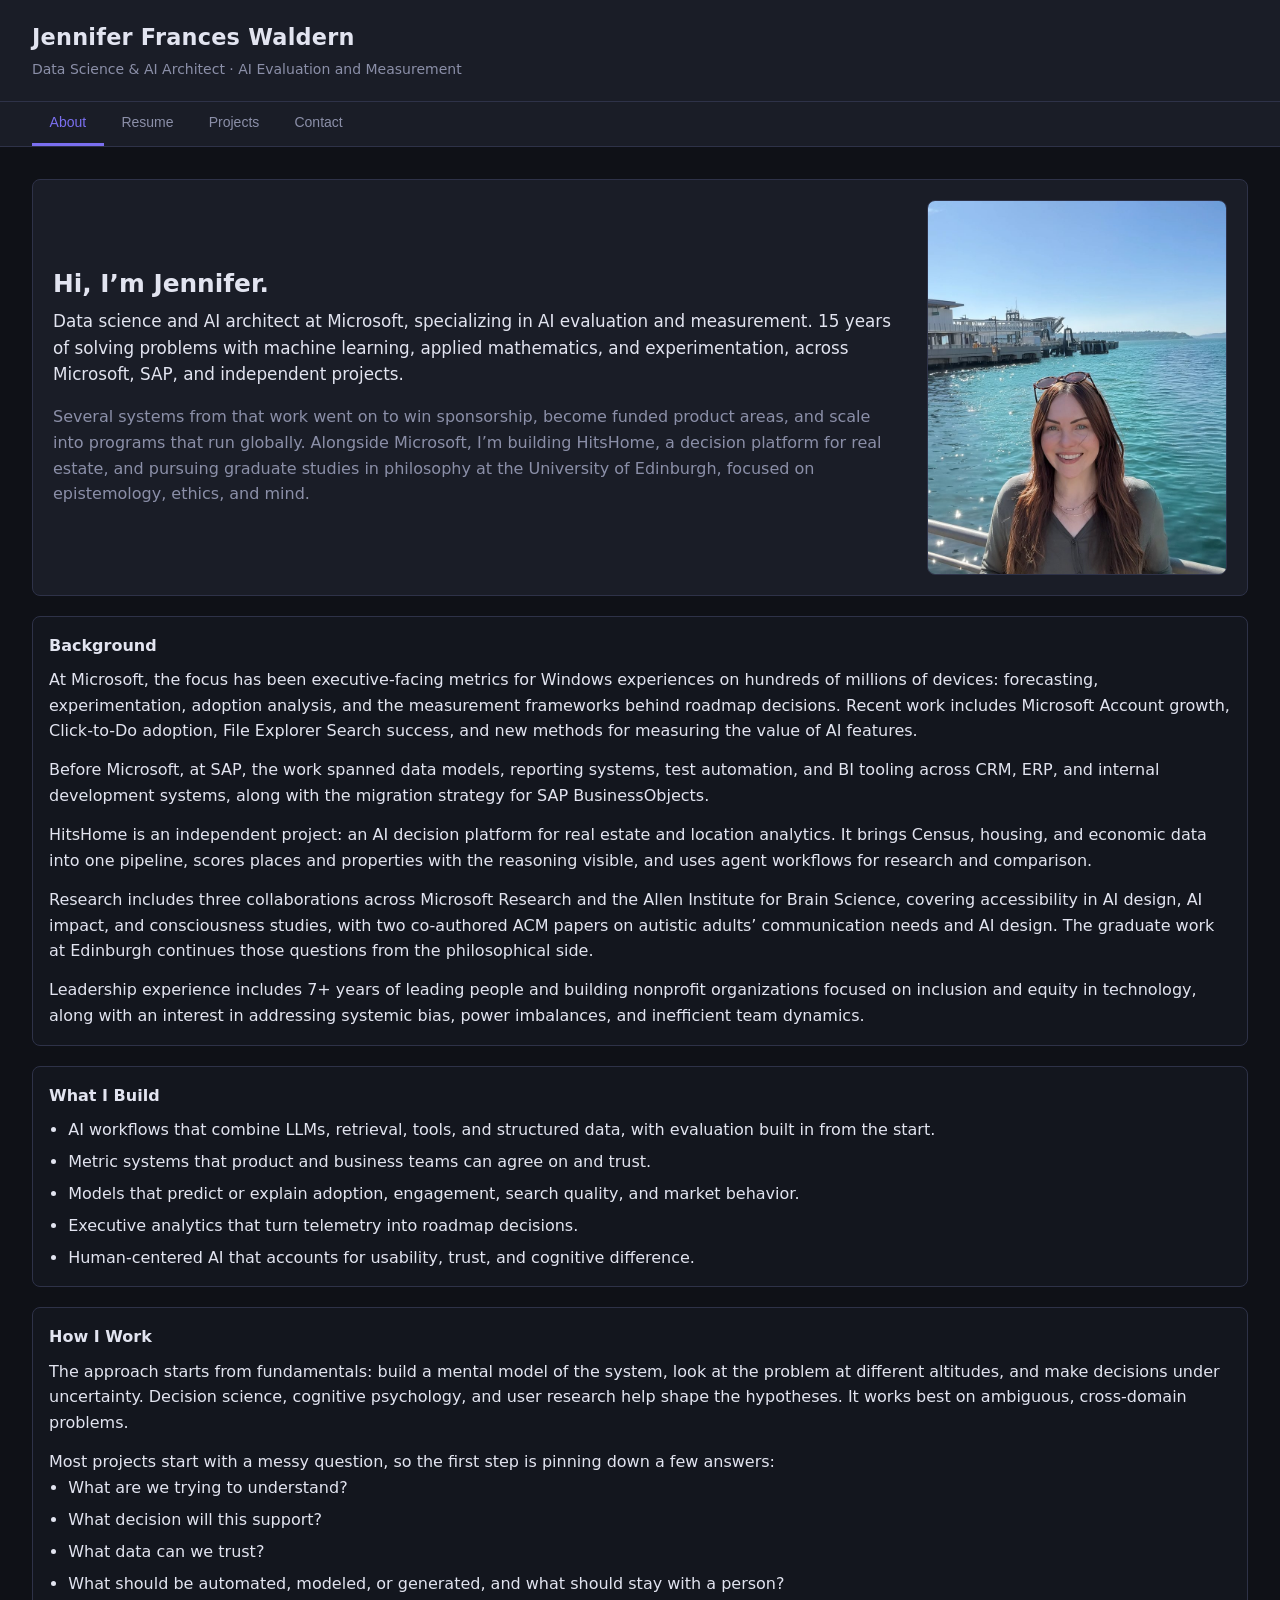
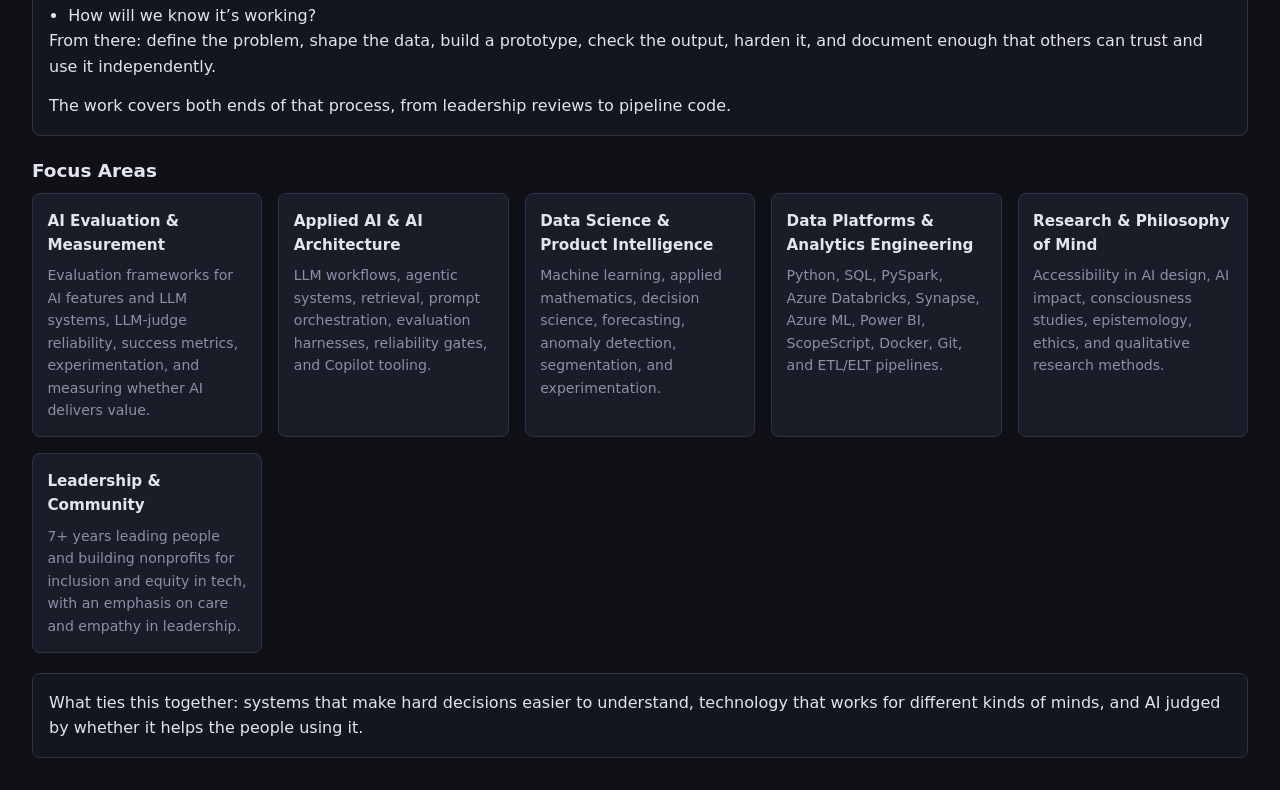
==== docs/index.html @ c06f8497 "Align branding with LinkedIn and route contact form through FormSubmit - Rebrand as Data Science & A" ====
<!DOCTYPE html>
<html lang="en">
<head>
  <meta charset="UTF-8" />
  <meta name="viewport" content="width=device-width, initial-scale=1.0" />
  <meta name="description" content="Jennifer Frances Waldern — data science and AI architect specializing in AI evaluation and measurement." />
  <title>Jennifer Frances Waldern | Data Science &amp; AI Architect</title>

  <style>
    /* ── Reset & tokens ───────────────────────────────────────────── */
    *, *::before, *::after { box-sizing: border-box; margin: 0; padding: 0; }

    :root {
      --color-bg:        #0f1117;
      --color-surface:   #1a1d27;
      --color-border:    #2e3248;
      --color-accent:    #7b6ff0;
      --color-accent-h:  #9d94f5;
      --color-text:      #e2e4f0;
      --color-muted:     #8b8fa8;
      --radius:          8px;
      --tab-h:           44px;
      --nav-w:           220px;
      --transition:      0.2s ease;
    }

    html, body {
      height: 100%;
      font-family: "Segoe UI", system-ui, -apple-system, sans-serif;
      background: var(--color-bg);
      color: var(--color-text);
      line-height: 1.6;
    }

    a { color: var(--color-accent); }
    a:hover, a:focus-visible { color: var(--color-accent-h); }
    a:focus-visible { outline: 2px solid var(--color-accent); outline-offset: 2px; }

    /* ── Layout ──────────────────────────────────────────────────── */
    .layout {
      display: grid;
      grid-template-rows: auto 1fr;
      min-height: 100vh;
    }

    /* ── Header ──────────────────────────────────────────────────── */
    header {
      background: var(--color-surface);
      border-bottom: 1px solid var(--color-border);
      padding: 1.25rem 2rem;
    }
    header h1 { font-size: 1.4rem; font-weight: 700; letter-spacing: 0.01em; }
    header p  { font-size: 0.875rem; color: var(--color-muted); margin-top: 0.15rem; }

    /* ── Tab nav ─────────────────────────────────────────────────── */
    nav[role="tablist"] {
      display: flex;
      gap: 0;
      background: var(--color-surface);
      border-bottom: 1px solid var(--color-border);
      padding: 0 2rem;
      overflow-x: auto;
      scrollbar-width: none;
    }
    nav[role="tablist"]::-webkit-scrollbar { display: none; }

    [role="tab"] {
      flex-shrink: 0;
      height: var(--tab-h);
      padding: 0 1.1rem;
      background: none;
      border: none;
      border-bottom: 3px solid transparent;
      color: var(--color-muted);
      font-size: 0.875rem;
      font-weight: 500;
      cursor: pointer;
      transition: color var(--transition), border-color var(--transition);
      white-space: nowrap;
    }
    [role="tab"]:hover        { color: var(--color-text); }
    [role="tab"]:focus-visible {
      outline: 2px solid var(--color-accent);
      outline-offset: -2px;
    }
    [role="tab"][aria-selected="true"] {
      color: var(--color-accent);
      border-bottom-color: var(--color-accent);
    }

    /* ── Tab panels ──────────────────────────────────────────────── */
    main { padding: 2rem; }

    [role="tabpanel"] { display: none; }
    [role="tabpanel"].active { display: block; }

    /* ── Section headings ────────────────────────────────────────── */
    .section-heading {
      font-size: 1.15rem;
      font-weight: 700;
      margin-bottom: 0.5rem;
      color: var(--color-text);
    }
    .section-sub {
      font-size: 0.875rem;
      color: var(--color-muted);
      margin-bottom: 1.5rem;
    }

    .stack {
      display: grid;
      gap: 1.25rem;
    }
    .hero {
      padding: 1.25rem;
      border: 1px solid var(--color-border);
      border-radius: var(--radius);
      background: var(--color-surface);
    }
    .hero {
      display: grid;
      grid-template-columns: minmax(0, 1fr) minmax(220px, 300px);
      gap: 1.75rem;
      align-items: center;
    }
    .hero-photo {
      width: 100%;
      height: auto;
      aspect-ratio: 4 / 5;
      object-fit: cover;
      object-position: 50% 60%;
      border-radius: var(--radius);
      border: 1px solid var(--color-border);
      display: block;
    }
    .hero h3 {
      font-size: 1.55rem;
      line-height: 1.3;
      margin-bottom: 0.5rem;
    }
    .hero .lead {
      font-size: 1.05rem;
      margin-bottom: 1rem;
    }
    .hero p + p { margin-top: 0.85rem; }
    .hero p:not(.lead) { color: var(--color-muted); }
    .content-block {
      padding: 1rem;
      border: 1px solid var(--color-border);
      border-radius: var(--radius);
      background: rgba(26, 29, 39, 0.45);
    }
    .content-block h3 {
      font-size: 1rem;
      margin-bottom: 0.55rem;
    }
    .content-block p + p { margin-top: 0.85rem; }

    .compact-list {
      margin-left: 1.2rem;
      display: grid;
      gap: 0.4rem;
    }

    .card-grid {
      display: grid;
      gap: 1rem;
      grid-template-columns: repeat(auto-fit, minmax(220px, 1fr));
    }
    .card {
      border: 1px solid var(--color-border);
      border-radius: var(--radius);
      background: var(--color-surface);
      padding: 0.9rem;
    }
    .card h4 {
      font-size: 0.95rem;
      margin-bottom: 0.45rem;
    }
    .card p {
      font-size: 0.88rem;
      color: var(--color-muted);
    }

    .project-grid {
      display: grid;
      gap: 1rem;
    }
    .project-card {
      border: 1px solid var(--color-border);
      border-radius: var(--radius);
      background: var(--color-surface);
      padding: 1rem;
    }
    .project-card h3 {
      font-size: 1.02rem;
      margin-bottom: 0.4rem;
    }
    .project-meta {
      display: flex;
      flex-wrap: wrap;
      gap: 0.45rem;
      margin-bottom: 0.75rem;
      color: var(--color-muted);
      font-size: 0.83rem;
    }
    .project-meta span + span::before {
      content: "·";
      margin-right: 0.45rem;
    }
    .project-links { margin-top: 0.85rem; }
    .project-card h4 {
      font-size: 0.9rem;
      margin: 0.7rem 0 0.35rem;
    }
    .project-card ul {
      margin-left: 1.1rem;
      display: grid;
      gap: 0.3rem;
    }

    .tags {
      display: flex;
      flex-wrap: wrap;
      gap: 0.4rem;
      margin-top: 0.75rem;
    }
    .tag {
      display: inline-block;
      border: 1px solid var(--color-border);
      border-radius: 999px;
      padding: 0.2rem 0.55rem;
      font-size: 0.76rem;
      color: var(--color-muted);
    }

    .contact-layout {
      display: grid;
      gap: 1rem;
      grid-template-columns: repeat(auto-fit, minmax(280px, 1fr));
    }
    .contact-links p + p { margin-top: 0.65rem; }
    .contact-links strong {
      display: inline-block;
      min-width: 90px;
      color: var(--color-text);
    }
    .form-shell {
      border: 1px solid var(--color-border);
      border-radius: var(--radius);
      background: var(--color-surface);
      padding: 1rem;
    }
    .field {
      display: grid;
      gap: 0.35rem;
      margin-bottom: 0.85rem;
    }
    .field label {
      font-size: 0.86rem;
      font-weight: 600;
    }
    .field input,
    .field textarea {
      width: 100%;
      background: var(--color-bg);
      color: var(--color-text);
      border: 1px solid var(--color-border);
      border-radius: 6px;
      padding: 0.62rem 0.72rem;
      font: inherit;
    }
    .field input:focus-visible,
    .field textarea:focus-visible {
      outline: 2px solid var(--color-accent);
      outline-offset: 1px;
      border-color: var(--color-accent);
    }
    .field textarea {
      min-height: 145px;
      resize: vertical;
    }
    .visually-hidden {
      position: absolute;
      width: 1px;
      height: 1px;
      margin: -1px;
      border: 0;
      padding: 0;
      white-space: nowrap;
      clip-path: inset(100%);
      clip: rect(0 0 0 0);
      overflow: hidden;
    }
    .form-feedback {
      margin-top: 0.7rem;
      font-size: 0.86rem;
      color: var(--color-muted);
    }
    .form-feedback.success { color: #b8ebc2; }
    .form-feedback.error { color: #ffb4b4; }

    /* ── Resume tab ──────────────────────────────────────────────── */
    .resume-actions {
      display: flex;
      flex-wrap: wrap;
      gap: 0.75rem;
      margin-bottom: 1.5rem;
    }

    .btn {
      display: inline-flex;
      align-items: center;
      gap: 0.4rem;
      padding: 0.5rem 1rem;
      background: var(--color-surface);
      border: 1px solid var(--color-border);
      border-radius: var(--radius);
      color: var(--color-text);
      font-size: 0.875rem;
      font-weight: 500;
      text-decoration: none;
      transition: border-color var(--transition), color var(--transition);
    }
    .btn:hover, .btn:focus-visible {
      border-color: var(--color-accent);
      color: var(--color-accent-h);
    }
    .btn-primary {
      background: var(--color-accent);
      border-color: var(--color-accent);
      color: #fff;
    }
    .btn-primary:hover, .btn-primary:focus-visible {
      background: var(--color-accent-h);
      border-color: var(--color-accent-h);
      color: #fff;
    }

    /* PDF viewer wrapper */
    .pdf-wrapper {
      position: relative;
      width: 100%;
      /* Responsive height: fills viewport minus header/nav/actions */
      height: clamp(500px, calc(100vh - 260px), 1100px);
      background: var(--color-surface);
      border: 1px solid var(--color-border);
      border-radius: var(--radius);
      overflow: hidden;
    }

    .pdf-wrapper iframe {
      width: 100%;
      height: 100%;
      border: none;
      display: block;
    }

    /* Fallback shown when iframe cannot render PDF */
    .pdf-fallback {
      display: none; /* shown by JS if iframe errors */
      padding: 2rem;
      text-align: center;
      color: var(--color-muted);
      font-size: 0.9rem;
    }
    .pdf-fallback a { font-weight: 600; }

    /* Mobile: reduce wrapper height */
    @media (max-width: 640px) {
      header { padding: 1rem; }
      main   { padding: 1rem; }
      nav[role="tablist"] { padding: 0 1rem; }
      .pdf-wrapper { height: clamp(400px, 75vw, 700px); }
    }

    @media (max-width: 760px) {
      .hero { grid-template-columns: 1fr; }
      .hero-photo { max-width: 320px; margin: 0 auto; order: -1; }
    }
  </style>
</head>
<body>
  <div class="layout">

    <!-- ── Header ── -->
    <header>
      <h1>Jennifer Frances Waldern</h1>
      <p>Data Science &amp; AI Architect · AI Evaluation and Measurement</p>
    </header>

    <!-- ── Tab navigation ── -->
    <nav role="tablist" aria-label="Portfolio sections">
      <button
        role="tab"
        id="tab-about"
        aria-controls="panel-about"
        aria-selected="true"
        tabindex="0"
      >About</button>

      <button
        role="tab"
        id="tab-resume"
        aria-controls="panel-resume"
        aria-selected="false"
        tabindex="-1"
      >Resume</button>

      <button
        role="tab"
        id="tab-projects"
        aria-controls="panel-projects"
        aria-selected="false"
        tabindex="-1"
      >Projects</button>

      <button
        role="tab"
        id="tab-contact"
        aria-controls="panel-contact"
        aria-selected="false"
        tabindex="-1"
      >Contact</button>
    </nav>

    <!-- ── Tab panels ── -->
    <main>

      <!-- About -->
      <section
        role="tabpanel"
        id="panel-about"
        aria-labelledby="tab-about"
        class="active"
      >
        <h2 class="visually-hidden">About</h2>

        <div class="stack">
          <section class="hero" aria-labelledby="about-hero-heading">
            <div>
              <h3 id="about-hero-heading">Hi, I’m Jennifer.</h3>
              <p class="lead">
                Data science and AI architect at Microsoft, specializing in AI evaluation and measurement. 15 years of solving problems with machine learning, applied mathematics, and experimentation, across Microsoft, SAP, and independent projects.
              </p>
              <p>
                Several systems from that work went on to win sponsorship, become funded product areas, and scale into programs that run globally. Alongside Microsoft, I’m building HitsHome, a decision platform for real estate, and pursuing graduate studies in philosophy at the University of Edinburgh, focused on epistemology, ethics, and mind.
              </p>
            </div>
            <img
              class="hero-photo"
              src="assets/img/jennifer-waldern.jpg"
              width="800"
              height="1000"
              alt="Jennifer Waldern smiling on the Seattle waterfront, with the ferry terminal and Elliott Bay behind her."
            />
          </section>

          <section class="content-block" aria-labelledby="about-body-heading">
            <h3 id="about-body-heading">Background</h3>
            <p>
              At Microsoft, the focus has been executive-facing metrics for Windows experiences on hundreds of millions of devices: forecasting, experimentation, adoption analysis, and the measurement frameworks behind roadmap decisions. Recent work includes Microsoft Account growth, Click-to-Do adoption, File Explorer Search success, and new methods for measuring the value of AI features.
            </p>
            <p>
              Before Microsoft, at SAP, the work spanned data models, reporting systems, test automation, and BI tooling across CRM, ERP, and internal development systems, along with the migration strategy for SAP BusinessObjects.
            </p>
            <p>
              HitsHome is an independent project: an AI decision platform for real estate and location analytics. It brings Census, housing, and economic data into one pipeline, scores places and properties with the reasoning visible, and uses agent workflows for research and comparison.
            </p>
            <p>
              Research includes three collaborations across Microsoft Research and the Allen Institute for Brain Science, covering accessibility in AI design, AI impact, and consciousness studies, with two co-authored ACM papers on autistic adults’ communication needs and AI design. The graduate work at Edinburgh continues those questions from the philosophical side.
            </p>
            <p>
              Leadership experience includes 7+ years of leading people and building nonprofit organizations focused on inclusion and equity in technology, along with an interest in addressing systemic bias, power imbalances, and inefficient team dynamics.
            </p>
          </section>

          <section class="content-block" aria-labelledby="build-heading">
            <h3 id="build-heading">What I Build</h3>
            <ul class="compact-list">
              <li>AI workflows that combine LLMs, retrieval, tools, and structured data, with evaluation built in from the start.</li>
              <li>Metric systems that product and business teams can agree on and trust.</li>
              <li>Models that predict or explain adoption, engagement, search quality, and market behavior.</li>
              <li>Executive analytics that turn telemetry into roadmap decisions.</li>
              <li>Human-centered AI that accounts for usability, trust, and cognitive difference.</li>
            </ul>
          </section>

          <section class="content-block" aria-labelledby="work-heading">
            <h3 id="work-heading">How I Work</h3>
            <p>The approach starts from fundamentals: build a mental model of the system, look at the problem at different altitudes, and make decisions under uncertainty. Decision science, cognitive psychology, and user research help shape the hypotheses. It works best on ambiguous, cross-domain problems.</p>
            <p>Most projects start with a messy question, so the first step is pinning down a few answers:</p>
            <ul class="compact-list">
              <li>What are we trying to understand?</li>
              <li>What decision will this support?</li>
              <li>What data can we trust?</li>
              <li>What should be automated, modeled, or generated, and what should stay with a person?</li>
              <li>How will we know it’s working?</li>
            </ul>
            <p>
              From there: define the problem, shape the data, build a prototype, check the output, harden it, and document enough that others can trust and use it independently.
            </p>
            <p>
              The work covers both ends of that process, from leadership reviews to pipeline code.
            </p>
          </section>

          <section aria-labelledby="focus-heading">
            <h3 id="focus-heading" class="section-heading">Focus Areas</h3>
            <div class="card-grid">
              <article class="card">
                <h4>AI Evaluation &amp; Measurement</h4>
                <p>Evaluation frameworks for AI features and LLM systems, LLM-judge reliability, success metrics, experimentation, and measuring whether AI delivers value.</p>
              </article>
              <article class="card">
                <h4>Applied AI &amp; AI Architecture</h4>
                <p>LLM workflows, agentic systems, retrieval, prompt orchestration, evaluation harnesses, reliability gates, and Copilot tooling.</p>
              </article>
              <article class="card">
                <h4>Data Science &amp; Product Intelligence</h4>
                <p>Machine learning, applied mathematics, decision science, forecasting, anomaly detection, segmentation, and experimentation.</p>
              </article>
              <article class="card">
                <h4>Data Platforms &amp; Analytics Engineering</h4>
                <p>Python, SQL, PySpark, Azure Databricks, Synapse, Azure ML, Power BI, ScopeScript, Docker, Git, and ETL/ELT pipelines.</p>
              </article>
              <article class="card">
                <h4>Research &amp; Philosophy of Mind</h4>
                <p>Accessibility in AI design, AI impact, consciousness studies, epistemology, ethics, and qualitative research methods.</p>
              </article>
              <article class="card">
                <h4>Leadership &amp; Community</h4>
                <p>7+ years leading people and building nonprofits for inclusion and equity in tech, with an emphasis on care and empathy in leadership.</p>
              </article>
            </div>
          </section>

          <section class="content-block" aria-label="About closing statement">
            <p>
              What ties this together: systems that make hard decisions easier to understand, technology that works for different kinds of minds, and AI judged by whether it helps the people using it.
            </p>
          </section>
        </div>
      </section>

      <!-- Resume ─────────────────────────────────────────────────── -->
      <section
        role="tabpanel"
        id="panel-resume"
        aria-labelledby="tab-resume"
      >
        <h2 class="section-heading">Resume</h2>
        <p class="section-sub">
          View my resume below, or download a copy in your preferred format.
        </p>

        <!-- Download actions -->
        <div class="resume-actions">
          <a
            id="resume-download-pdf"
            class="btn btn-primary"
            href="assets/resume/Jennifer_Waldern_AI_Architect_Resume.pdf"
            download="Jennifer_Waldern_AI_Architect_Resume.pdf"
            aria-label="Download resume as PDF"
          >
            ↓ Download PDF
          </a>
          <a
            id="resume-download-docx"
            class="btn"
            href="assets/resume/Jennifer_Waldern_AI_Architect_Resume.docx"
            download="Jennifer_Waldern_AI_Architect_Resume.docx"
            aria-label="Download resume as Word document (DOCX) for ATS or recruiter use"
          >
            ↓ Download DOCX
          </a>
        </div>

        <!-- Embedded PDF viewer -->
        <div class="pdf-wrapper">
          <iframe
            id="resume-iframe"
            src="assets/resume/Jennifer_Waldern_AI_Architect_Resume.pdf"
            title="Jennifer Frances Waldern — Resume (PDF)"
            aria-label="Embedded PDF resume viewer"
          ></iframe>

          <!-- Fallback — displayed by JS when iframe load fails -->
          <div class="pdf-fallback" id="resume-fallback" role="alert" aria-live="polite">
            <p>
              Your browser could not display the embedded PDF.
              <a
                id="resume-open-pdf"
                href="assets/resume/Jennifer_Waldern_AI_Architect_Resume.pdf"
                target="_blank"
                rel="noopener noreferrer"
              >Open the PDF directly ↗</a>
              or use one of the download links above.
            </p>
          </div>
        </div>
      </section>

      <!-- Projects -->
      <section
        role="tabpanel"
        id="panel-projects"
        aria-labelledby="tab-projects"
      >
        <h2 class="section-heading">Projects</h2>
        <p class="section-sub">
          A mix of independent work, research, and projects from Microsoft and SAP. Confidential work is described at a high level.
        </p>

        <div class="project-grid">
          <article class="project-card">
            <h3>HitsHome — AI Decision Intelligence for Real Estate</h3>
            <p class="project-meta"><span>Founder &amp; technical lead</span><span>Independent AI platform</span><span>In development</span></p>
            <p>HitsHome helps homebuyers and investors compare markets and properties using real data, transparent scoring, and AI-assisted research.</p>
            <h4>Highlights</h4>
            <ul>
              <li>Multi-source geographic data pipelines across Census, housing, economic, and market datasets.</li>
              <li>Standardized features across counties, places/cities, ZIP/ZCTA areas, and states.</li>
              <li>Explainable scoring for market attractiveness, investment potential, risk, and decision confidence.</li>
              <li>Personalized matching for markets and properties.</li>
              <li>Agent-enabled workflows for structured research, comparison, and decision support.</li>
              <li>Rules for source quality, stale data, and confidence, so every score says how much to trust it.</li>
            </ul>
            <h4>Why it matters</h4>
            <p>Buying a home is a major financial decision, and the available information is scattered and generic. HitsHome aims to give people a more personal, evidence-based view of a place before they commit.</p>
            <div class="tags" aria-label="Project tags">
              <span class="tag">AI Decision Intelligence</span><span class="tag">Real Estate Analytics</span><span class="tag">Data Pipelines</span><span class="tag">Explainable Scoring</span><span class="tag">Agentic Workflows</span><span class="tag">Product Strategy</span>
            </div>
          </article>

          <article class="project-card">
            <h3>AI Workflow Architecture &amp; Agentic Systems</h3>
            <p class="project-meta"><span>AI architect &amp; builder</span><span>Applied AI tooling</span></p>
            <p>LLM workflows for structured decision support, built with prompt orchestration, retrieval, custom tools, evaluation scoring, and review loops that track what was decided and why.</p>
            <h4>Highlights</h4>
            <ul>
              <li>Agent-style architectures using structured tools and reusable workflow patterns.</li>
              <li>Custom MCP server concepts and AI-assisted development workflows.</li>
              <li>Multi-agent collaboration patterns for planning, review, implementation, and evaluation.</li>
              <li>Evaluation harnesses to assess output correctness, consistency, quality thresholds, and reliability.</li>
              <li>Human-in-the-loop design choices for higher-risk or ambiguous decisions.</li>
            </ul>
            <h4>Why it matters</h4>
            <p>A good prompt only goes so far. Generative AI becomes useful through the system around it: context, data access, tools, evaluation, and a workflow people will use. This work focuses on that system, so results are testable and repeatable.</p>
            <div class="tags" aria-label="Project tags">
              <span class="tag">LLM Systems</span><span class="tag">AI Agents</span><span class="tag">MCP</span><span class="tag">Evaluation</span><span class="tag">Reliability</span><span class="tag">Human-in-the-Loop</span>
            </div>
          </article>

          <article class="project-card">
            <h3>LLM Judge Trustworthiness &mdash; Meta-Evaluation</h3>
            <p class="project-meta"><span>Sole researcher</span><span>LLM evaluation research</span><span>Analysis plan published, results pending</span></p>
            <p>A pre-registered study of how far an LLM judge can be trusted to score grounded-generation quality, and which of its biases are large enough to flip a ranking. The full analysis plan was published before any results were collected. It includes two open questions and a contamination check that runs before the main experiment rather than being reported afterward as a limitation.</p>
            <h4>Highlights</h4>
            <ul>
              <li>A pre-registered decision rule for a data-contamination check, fixed before the check ran.</li>
              <li>Blind pairwise human labeling with a hidden repeat subset for measuring intra-rater agreement.</li>
              <li>A documented decisions log recording what changed in the design, why, and what prompted it.</li>
              <li>An explicit power analysis stating which planned comparisons are adequately powered and which are descriptive only, decided before labeling begins.</li>
            </ul>
            <h4>Why it matters</h4>
            <p>Teams increasingly use LLM judges as a cheap stand-in for human review. But &ldquo;mostly agrees with humans on average&rdquo; and &ldquo;safe to trust on the comparisons that matter&rdquo; are different claims. This project tests the second claim.</p>
            <div class="tags" aria-label="Project tags">
              <span class="tag">LLM Evaluation</span><span class="tag">Pre-Registration</span><span class="tag">Bias Testing</span><span class="tag">Research Methodology</span><span class="tag">Judge Reliability</span>
            </div>
            <p class="project-links"><a href="https://github.com/JennyFrancesWaldern/judge-meta-eval">See the repo and published analysis plan &rarr;</a></p>
          </article>

          <article class="project-card">
            <h3>File Explorer Search Success Measurement</h3>
            <p class="project-meta"><span>Metric owner &amp; data science lead</span><span>Microsoft, Windows</span></p>
            <p>A custom success-rate metric for File Explorer Search that measures search quality beyond clicks: result position, click-backs, abandonment, and task completion.</p>
            <h4>Highlights</h4>
            <ul>
              <li>Multi-component success metric design.</li>
              <li>Weighted scoring logic for click-through quality and search outcome interpretation.</li>
              <li>Analysis of abandonment, click-back behavior, result position, and task success.</li>
              <li>Translation of complex telemetry into a decision-ready executive metric.</li>
              <li>Alignment across partner teams on metric definitions and measurement quality.</li>
            </ul>
            <h4>Why it matters</h4>
            <p>Click counts can’t tell you whether search is working. The metric had to show whether people found what they were looking for, and where the experience fell short.</p>
            <div class="tags" aria-label="Project tags">
              <span class="tag">Search Analytics</span><span class="tag">Metric Design</span><span class="tag">Product Intelligence</span><span class="tag">Telemetry</span><span class="tag">Executive Reporting</span><span class="tag">AI Measurement</span>
            </div>
          </article>

          <article class="project-card">
            <h3>Click-to-Do AI Feature Measurement</h3>
            <p class="project-meta"><span>AI feature measurement</span><span>Microsoft, Windows</span></p>
            <p>Onboarding and adoption analytics for Click-to-Do, an AI feature in Windows, including funnel analysis, engagement measurement, and prioritizing drop-off points.</p>
            <h4>Highlights</h4>
            <ul>
              <li>Weekly Engagement Rate and onboarding funnel analysis.</li>
              <li>Device and usage telemetry interpretation.</li>
              <li>Drop-off analysis across eligibility, enablement, launch, engagement, and action completion.</li>
              <li>Product recommendation support for roadmap and feature adoption.</li>
              <li>Measurement logic for emerging AI experiences.</li>
            </ul>
            <h4>Why it matters</h4>
            <p>A capable model doesn’t help if people never find the feature or don’t return to it. The analysis focused on where users engaged, where they dropped off, and which changes could move adoption.</p>
            <div class="tags" aria-label="Project tags">
              <span class="tag">AI Product Analytics</span><span class="tag">Funnel Analysis</span><span class="tag">Engagement</span><span class="tag">Windows</span><span class="tag">Adoption Strategy</span><span class="tag">Experimentation</span>
            </div>
          </article>

          <article class="project-card">
            <h3>Microsoft Account Growth &amp; Executive Metric Strategy</h3>
            <p class="project-meta"><span>Metric owner</span><span>Microsoft, Windows</span></p>
            <p>Multi-year ownership of key Microsoft Account growth metrics and the analysis presented to leadership: recurring updates, annual forecasts, roadmap inputs, anomaly investigations, and target-setting.</p>
            <h4>Highlights</h4>
            <ul>
              <li>Monthly and daily active devices (MAD, DAD) and monthly active users (MAU).</li>
              <li>Forecasting and annual planning inputs.</li>
              <li>Roadmap prioritization based on metric movement and adoption patterns.</li>
              <li>Root-cause analysis and anomaly detection.</li>
              <li>Presenting results in executive reviews.</li>
              <li>Getting partner organizations aligned on one set of metric definitions.</li>
            </ul>
            <h4>Why it matters</h4>
            <p>At this scale, leadership needs numbers it can defend. The work produced a consistent view of account engagement and turned telemetry into product recommendations.</p>
            <div class="tags" aria-label="Project tags">
              <span class="tag">Product Analytics</span><span class="tag">Forecasting</span><span class="tag">Executive Metrics</span><span class="tag">Growth</span><span class="tag">Experimentation</span><span class="tag">Data Strategy</span>
            </div>
          </article>

          <article class="project-card">
            <h3>Research: AI Accessibility, AI Impact &amp; Consciousness</h3>
            <p class="project-meta"><span>Research collaborator &amp; co-author</span><span>Microsoft Research</span><span>Allen Institute for Brain Science</span></p>
            <p>Three research collaborations across Microsoft Research and the Allen Institute for Brain Science, covering accessibility in AI design, AI impact, and consciousness studies. The Microsoft Research work studied autistic adults’ experiences with video calling, communication, and stress, and what that means for AI design.</p>
            <h4>Highlights</h4>
            <ul>
              <li>Research vision and hypothesis generation.</li>
              <li>Interviews, qualitative analysis, synthesis, and academic writing.</li>
              <li>Human-centered AI considerations for neurodivergent users.</li>
              <li>Communication and cognitive-processing models.</li>
              <li>Ethical reflection on AI systems and accessibility.</li>
            </ul>
            <h4>Publications</h4>
            <ul>
              <li>“Managing Stress: The Needs of Autistic Adults in Video Calling” — Proceedings of the ACM on Human-Computer Interaction, CSCW 2019.</li>
              <li>“Lessons Learned in Designing AI for Autistic Adults” — ASSETS 2020.</li>
            </ul>
            <h4>Why it matters</h4>
            <p>Communication tools and AI should work for different kinds of minds. This research shaped my thinking on trust, interpretation, and agency, and on how technical decisions affect the people using them.</p>
            <div class="tags" aria-label="Project tags">
              <span class="tag">Accessibility</span><span class="tag">Human-Centered AI</span><span class="tag">Neurodivergence</span><span class="tag">Research</span><span class="tag">HCI</span><span class="tag">Consciousness Studies</span><span class="tag">Responsible Technology</span>
            </div>
          </article>

          <article class="project-card">
            <h3>SAP Enterprise Analytics &amp; BI Platform Modernization</h3>
            <p class="project-meta"><span>Data scientist, product owner, QA developer, BI tools engineer</span><span>SAP</span></p>
            <p>Built and modernized analytics systems across SAP: predictive models, HANA data models, ETL workflows, automated testing, internal BI tools, and a platform migration plan.</p>
            <h4>Highlights</h4>
            <ul>
              <li>SAP HANA data models and reporting workflows.</li>
              <li>CRM/ERP analytics and predictive modeling.</li>
              <li>Audit of large-scale reporting and data source dependencies.</li>
              <li>Migration strategy for SAP BusinessObjects Platform.</li>
              <li>Jenkins/Docker-based regression identification frameworks.</li>
              <li>Automation and infrastructure decommissioning.</li>
            </ul>
            <h4>Why it matters</h4>
            <p>Enterprise data is messy, and migrations carry hidden risk. That experience carries into any system that needs to run reliably.</p>
            <div class="tags" aria-label="Project tags">
              <span class="tag">Enterprise Analytics</span><span class="tag">SAP HANA</span><span class="tag">BI Platform</span><span class="tag">ETL</span><span class="tag">Migration Strategy</span><span class="tag">Automation</span>
            </div>
          </article>

          <article class="project-card">
            <h3>Girls in Tech Vancouver &amp; Technical Education Initiatives</h3>
            <p class="project-meta"><span>Co-founder, CEO &amp; president</span><span>Nonprofit</span></p>
            <p>Co-founded and led Girls in Tech Vancouver, growing it to 400+ members, 30+ sponsors, 20+ events, and a team of 20+ volunteers. Also started SAP-UBC GIRLsmarts4tech, a partnership that taught computer science to Grade 7 girls.</p>
            <h4>Highlights</h4>
            <ul>
              <li>Nonprofit leadership and board governance.</li>
              <li>Sponsor development and partnership building.</li>
              <li>Volunteer team leadership and operations.</li>
              <li>Youth education and women-in-technology programming.</li>
              <li>Community growth, event strategy, and mentorship.</li>
            </ul>
            <h4>Why it matters</h4>
            <p>Who gets to build technology shapes what gets built. This work focused on widening that access through teaching, mentoring, and community.</p>
            <div class="tags" aria-label="Project tags">
              <span class="tag">Leadership</span><span class="tag">Women in Tech</span><span class="tag">Education</span><span class="tag">Community Building</span><span class="tag">Mentorship</span><span class="tag">Nonprofit</span>
            </div>
          </article>
        </div>
      </section>

      <!-- Contact -->
      <section
        role="tabpanel"
        id="panel-contact"
        aria-labelledby="tab-contact"
      >
        <h2 class="section-heading">Contact</h2>
        <p class="section-sub">
          Open to conversations about AI evaluation and measurement, AI architecture, data science leadership, research collaborations, and mission-driven work. Use the form, or reach out by email or LinkedIn.
        </p>

        <div class="contact-layout">
          <section class="content-block contact-links" aria-label="Contact links">
            <p><strong>Email:</strong> <a href="mailto:jfwaldern@gmail.com">jfwaldern@gmail.com</a></p>
            <p><strong>LinkedIn:</strong> <a href="https://www.linkedin.com/in/jenniferwaldern/" target="_blank" rel="noopener noreferrer">linkedin.com/in/jenniferwaldern</a></p>
            <p><strong>Location:</strong> Seattle, WA · Remote-friendly</p>
            <p><strong>Resume:</strong> <a href="#resume">View Resume tab</a> or <a href="assets/resume/Jennifer_Waldern_AI_Architect_Resume.pdf" target="_blank" rel="noopener noreferrer">open PDF</a></p>
            <p><strong>GitHub:</strong> <a href="https://github.com/JennyFrancesWaldern" target="_blank" rel="noopener noreferrer">github.com/JennyFrancesWaldern</a></p>
            <p>A short note on what you’re reaching out about (a role, project, research, or advising) is helpful.</p>
          </section>

          <section class="form-shell" aria-labelledby="contact-form-heading">
            <h3 id="contact-form-heading" class="section-heading">Send a message</h3>

            <form id="contact-form" action="https://formsubmit.co/jfwaldern@gmail.com" method="POST">
              <input type="hidden" name="_subject" value="New message from your portfolio site" />
              <input type="hidden" name="_template" value="table" />
              <input type="hidden" name="_captcha" value="false" />
              <div class="field">
                <label for="contact-name">Name</label>
                <input id="contact-name" name="name" type="text" autocomplete="name" required />
              </div>
              <div class="field">
                <label for="contact-email">Email</label>
                <input id="contact-email" name="email" type="email" autocomplete="email" required />
              </div>
              <div class="field">
                <label for="contact-subject">Subject</label>
                <input id="contact-subject" name="subject" type="text" required />
              </div>
              <div class="field">
                <label for="contact-message">Message</label>
                <textarea id="contact-message" name="message" required></textarea>
              </div>

              <div class="visually-hidden" aria-hidden="true">
                <label for="contact-company">Company</label>
                <input id="contact-company" name="_honey" type="text" tabindex="-1" autocomplete="off" />
              </div>

              <button class="btn btn-primary" type="submit">Send Message</button>
            </form>
            <p id="contact-form-feedback" class="form-feedback" aria-live="polite"></p>
            <p class="form-feedback">
              If the form doesn’t work for you, email me at
              <a href="mailto:jfwaldern@gmail.com">jfwaldern@gmail.com</a>.
            </p>
          </section>
        </div>
      </section>

    </main>
  </div><!-- /.layout -->

  <script>
    // ── Accessible tab widget ──────────────────────────────────────
    (function () {
      "use strict";

      var tabs   = Array.from(document.querySelectorAll('[role="tab"]'));
      var panels = Array.from(document.querySelectorAll('[role="tabpanel"]'));
      var tabToHash = {
        "tab-about": "about",
        "tab-resume": "resume",
        "tab-projects": "projects",
        "tab-contact": "contact"
      };

      function activate(tab, updateHash) {
        if (typeof updateHash === "undefined") { updateHash = true; }
        tabs.forEach(function (t) {
          var selected = (t === tab);
          t.setAttribute("aria-selected", String(selected));
          t.setAttribute("tabindex",       selected ? "0" : "-1");
        });
        panels.forEach(function (p) {
          p.classList.toggle("active", p.id === tab.getAttribute("aria-controls"));
        });
        tab.focus();

        // Persist active tab across page reloads
        try { sessionStorage.setItem("activeTab", tab.id); } catch (e) {}
        if (updateHash) {
          var hashValue = tabToHash[tab.id];
          if (hashValue && window.location.hash !== "#" + hashValue) {
            if (history.replaceState) {
              history.replaceState(null, "", "#" + hashValue);
            } else {
              window.location.hash = hashValue;
            }
          }
        }
      }

      tabs.forEach(function (tab) {
        tab.addEventListener("click", function () { activate(tab); });

        // Arrow-key navigation (ARIA authoring practices §3.23)
        tab.addEventListener("keydown", function (e) {
          var idx = tabs.indexOf(e.currentTarget);
          if (e.key === "ArrowRight") { activate(tabs[(idx + 1) % tabs.length]); }
          if (e.key === "ArrowLeft")  { activate(tabs[(idx - 1 + tabs.length) % tabs.length]); }
          if (e.key === "Home")       { activate(tabs[0]); }
          if (e.key === "End")        { activate(tabs[tabs.length - 1]); }
        });
      });

      // Restore last active tab from session
      try {
        var hash = (window.location.hash || "").replace(/^#/, "").toLowerCase();
        var hashTab = hash ? document.getElementById("tab-" + hash) : null;
        if (hashTab) {
          activate(hashTab, false);
        } else {
          var saved = sessionStorage.getItem("activeTab");
          if (saved) {
            var t = document.getElementById(saved);
            if (t) { activate(t, false); }
          }
        }
      } catch (e) {}

      window.addEventListener("hashchange", function () {
        var hash = (window.location.hash || "").replace(/^#/, "").toLowerCase();
        var targetTab = document.getElementById("tab-" + hash);
        if (targetTab) { activate(targetTab, false); }
      });

      var contactForm = document.getElementById("contact-form");
      var contactFormFeedback = document.getElementById("contact-form-feedback");
      if (contactForm && contactFormFeedback) {
        contactForm.addEventListener("submit", function (event) {
          event.preventDefault();

          var honeypot = document.getElementById("contact-company");
          if (honeypot && honeypot.value && honeypot.value.trim()) {
            contactFormFeedback.textContent = "Something went wrong. Please email me at jfwaldern@gmail.com.";
            contactFormFeedback.className = "form-feedback error";
            return;
          }

          var submitButton = contactForm.querySelector('button[type="submit"]');
          if (submitButton) { submitButton.disabled = true; }
          contactFormFeedback.textContent = "Sending…";
          contactFormFeedback.className = "form-feedback";

          // FormSubmit's AJAX endpoint returns JSON instead of redirecting to a thank-you page.
          fetch(contactForm.action.replace("formsubmit.co/", "formsubmit.co/ajax/"), {
            method: "POST",
            body: new FormData(contactForm),
            headers: { "Accept": "application/json" }
          }).then(function (response) {
            if (!response.ok) { throw new Error("submit_failed"); }
            return response.json();
          }).then(function (result) {
            if (!result || String(result.success) !== "true") { throw new Error("submit_failed"); }
            contactForm.reset();
            contactFormFeedback.textContent = "Thank you — your message has been sent.";
            contactFormFeedback.className = "form-feedback success";
          }).catch(function () {
            contactFormFeedback.textContent = "The message didn’t go through. Please email me at jfwaldern@gmail.com.";
            contactFormFeedback.className = "form-feedback error";
          }).finally(function () {
            if (submitButton) { submitButton.disabled = false; }
          });
        });
      }

      // ── PDF iframe fallback ──────────────────────────────────────
      var iframe   = document.getElementById("resume-iframe");
      var fallback = document.getElementById("resume-fallback");
      var downloadPdfLink = document.getElementById("resume-download-pdf");
      var downloadDocxLink = document.getElementById("resume-download-docx");
      var openPdfLink = document.getElementById("resume-open-pdf");
      var usingAltPaths = false;
      var resumeBaseName = "Jennifer_Waldern_AI_Architect_Resume";
      var resumeDir = "assets/resume";
      var altResumeDir = "docs/assets/resume";
      var githubPages404Markers = {
        title: "404",
        provider: "github pages"
      };

      var resumePaths = {
        pdf: {
          primary: resumeDir + "/" + resumeBaseName + ".pdf",
          alt:     altResumeDir + "/" + resumeBaseName + ".pdf"
        },
        docx: {
          primary: resumeDir + "/" + resumeBaseName + ".docx",
          alt:     altResumeDir + "/" + resumeBaseName + ".docx"
        }
      };

      function applyResumePaths(pdfPath, docxPath) {
        if (iframe) { iframe.setAttribute("src", pdfPath); }
        if (downloadPdfLink) { downloadPdfLink.setAttribute("href", pdfPath); }
        if (openPdfLink) { openPdfLink.setAttribute("href", pdfPath); }
        if (downloadDocxLink) { downloadDocxLink.setAttribute("href", docxPath); }
      }

      function switchToAltPaths() {
        if (usingAltPaths) { return; }
        usingAltPaths = true;
        applyResumePaths(resumePaths.pdf.alt, resumePaths.docx.alt);
      }

      function showFallback() {
        if (iframe)   { iframe.style.display   = "none"; }
        if (fallback) { fallback.style.display  = "block"; }
      }

      if (iframe) {
        iframe.addEventListener("error", function () {
          if (!usingAltPaths) {
            switchToAltPaths();
          } else {
            showFallback();
          }
        });

        // Heuristic: if the iframe stays 0-height after load the browser
        // may have blocked inline PDF rendering (e.g., some mobile WebKit).
        iframe.addEventListener("load", function () {
          setTimeout(function () {
            try {
              // contentDocument can be unavailable for cross-origin PDFs.
              // Detect obvious GitHub Pages 404 loads, then use clientHeight as fallback signal.
              var frameDoc = iframe.contentDocument;
              var titleText = frameDoc && frameDoc.title ? frameDoc.title.toLowerCase() : "";
              var looksLikeGithubPages404 =
                (titleText.indexOf(githubPages404Markers.title) !== -1 &&
                 titleText.indexOf(githubPages404Markers.provider) !== -1);

              if (looksLikeGithubPages404) {
                if (!usingAltPaths) {
                  switchToAltPaths();
                } else {
                  showFallback();
                }
                return;
              }

              if (iframe.clientHeight === 0) {
                if (!usingAltPaths) {
                  switchToAltPaths();
                } else {
                  showFallback();
                }
              }
            } catch (e) {
              if (e && e.name === "SecurityError") {
                /* cross-origin security error — PDF is likely loading fine */
                return;
              }
              if (!usingAltPaths) {
                switchToAltPaths();
              } else {
                showFallback();
              }
            }
          }, 800);
        });
      }
    }());
  </script>
</body>
</html>
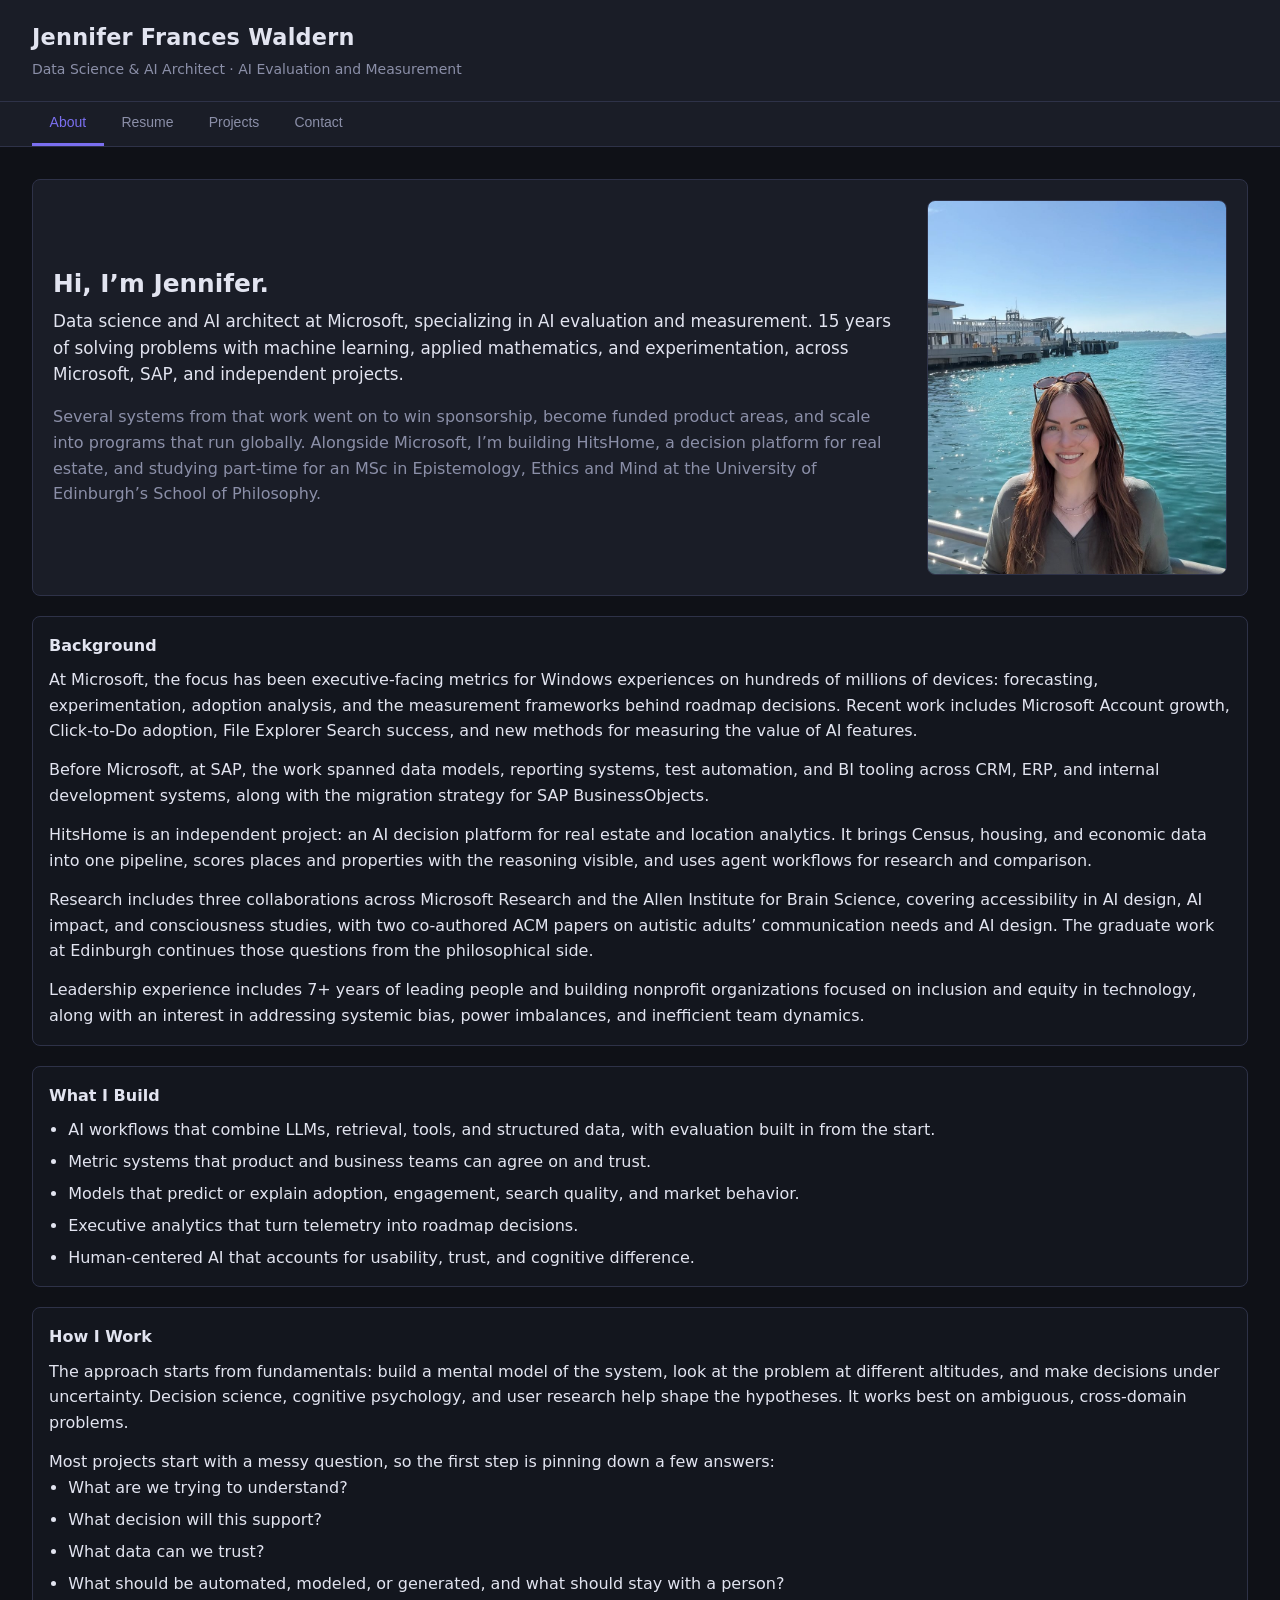
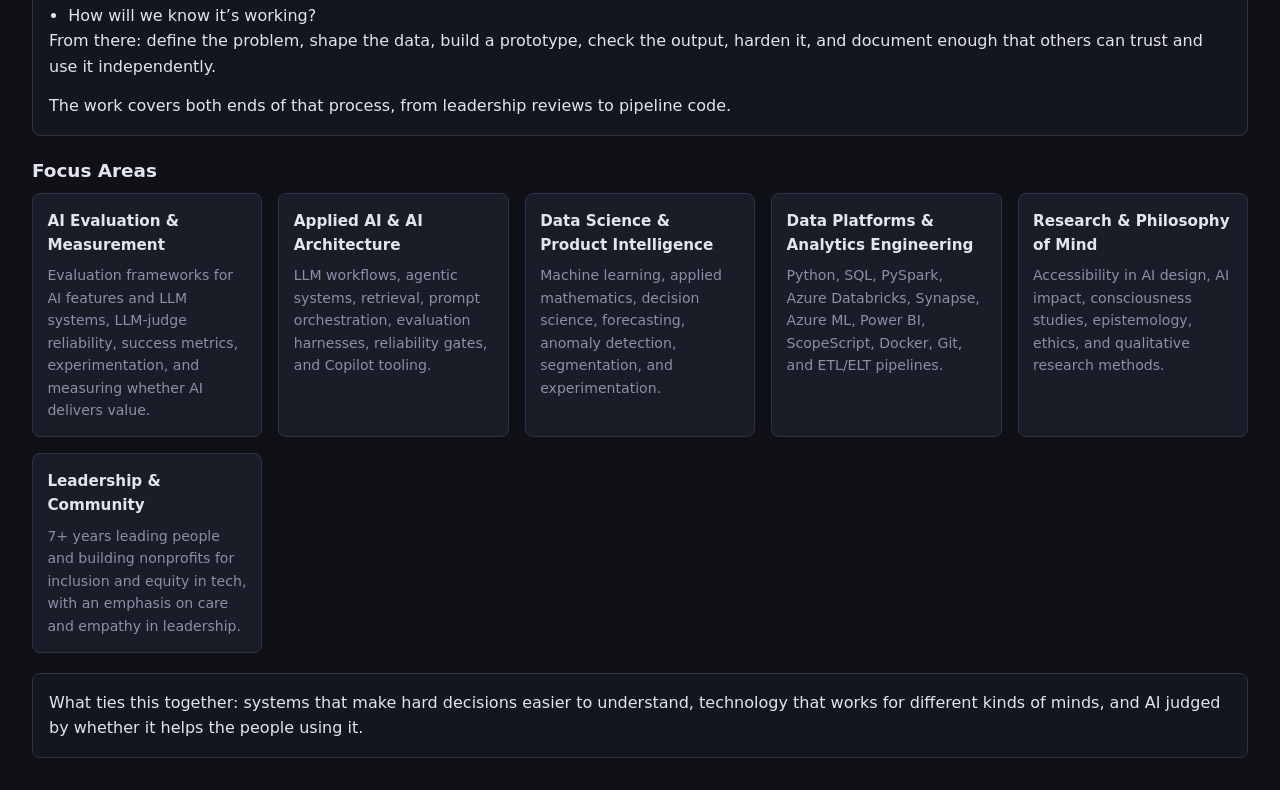
==== commit 4fbebbce: "Replace resume with updated version and add matching DOCX - New resume: rebranded headline, 15 years" ====
--- a/docs/index.html
+++ b/docs/index.html
@@ -444,7 +444,7 @@
                 Data science and AI architect at Microsoft, specializing in AI evaluation and measurement. 15 years of solving problems with machine learning, applied mathematics, and experimentation, across Microsoft, SAP, and independent projects.
               </p>
               <p>
-                Several systems from that work went on to win sponsorship, become funded product areas, and scale into programs that run globally. Alongside Microsoft, I’m building HitsHome, a decision platform for real estate, and pursuing graduate studies in philosophy at the University of Edinburgh, focused on epistemology, ethics, and mind.
+                Several systems from that work went on to win sponsorship, become funded product areas, and scale into programs that run globally. Alongside Microsoft, I’m building HitsHome, a decision platform for real estate, and studying part-time for an MSc in Epistemology, Ethics and Mind at the University of Edinburgh’s School of Philosophy.
               </p>
             </div>
             <img
@@ -559,8 +559,8 @@
           <a
             id="resume-download-pdf"
             class="btn btn-primary"
-            href="assets/resume/Jennifer_Waldern_AI_Architect_Resume.pdf"
-            download="Jennifer_Waldern_AI_Architect_Resume.pdf"
+            href="assets/resume/Jennifer_Waldern_Resume.pdf"
+            download="Jennifer_Waldern_Resume.pdf"
             aria-label="Download resume as PDF"
           >
             ↓ Download PDF
@@ -568,8 +568,8 @@
           <a
             id="resume-download-docx"
             class="btn"
-            href="assets/resume/Jennifer_Waldern_AI_Architect_Resume.docx"
-            download="Jennifer_Waldern_AI_Architect_Resume.docx"
+            href="assets/resume/Jennifer_Waldern_Resume.docx"
+            download="Jennifer_Waldern_Resume.docx"
             aria-label="Download resume as Word document (DOCX) for ATS or recruiter use"
           >
             ↓ Download DOCX
@@ -580,7 +580,7 @@
         <div class="pdf-wrapper">
           <iframe
             id="resume-iframe"
-            src="assets/resume/Jennifer_Waldern_AI_Architect_Resume.pdf"
+            src="assets/resume/Jennifer_Waldern_Resume.pdf"
             title="Jennifer Frances Waldern — Resume (PDF)"
             aria-label="Embedded PDF resume viewer"
           ></iframe>
@@ -591,7 +591,7 @@
               Your browser could not display the embedded PDF.
               <a
                 id="resume-open-pdf"
-                href="assets/resume/Jennifer_Waldern_AI_Architect_Resume.pdf"
+                href="assets/resume/Jennifer_Waldern_Resume.pdf"
                 target="_blank"
                 rel="noopener noreferrer"
               >Open the PDF directly ↗</a>
@@ -810,7 +810,7 @@
             <p><strong>Email:</strong> <a href="mailto:jfwaldern@gmail.com">jfwaldern@gmail.com</a></p>
             <p><strong>LinkedIn:</strong> <a href="https://www.linkedin.com/in/jenniferwaldern/" target="_blank" rel="noopener noreferrer">linkedin.com/in/jenniferwaldern</a></p>
             <p><strong>Location:</strong> Seattle, WA · Remote-friendly</p>
-            <p><strong>Resume:</strong> <a href="#resume">View Resume tab</a> or <a href="assets/resume/Jennifer_Waldern_AI_Architect_Resume.pdf" target="_blank" rel="noopener noreferrer">open PDF</a></p>
+            <p><strong>Resume:</strong> <a href="#resume">View Resume tab</a> or <a href="assets/resume/Jennifer_Waldern_Resume.pdf" target="_blank" rel="noopener noreferrer">open PDF</a></p>
             <p><strong>GitHub:</strong> <a href="https://github.com/JennyFrancesWaldern" target="_blank" rel="noopener noreferrer">github.com/JennyFrancesWaldern</a></p>
             <p>A short note on what you’re reaching out about (a role, project, research, or advising) is helpful.</p>
           </section>
@@ -979,7 +979,7 @@
       var downloadDocxLink = document.getElementById("resume-download-docx");
       var openPdfLink = document.getElementById("resume-open-pdf");
       var usingAltPaths = false;
-      var resumeBaseName = "Jennifer_Waldern_AI_Architect_Resume";
+      var resumeBaseName = "Jennifer_Waldern_Resume";
       var resumeDir = "assets/resume";
       var altResumeDir = "docs/assets/resume";
       var githubPages404Markers = {
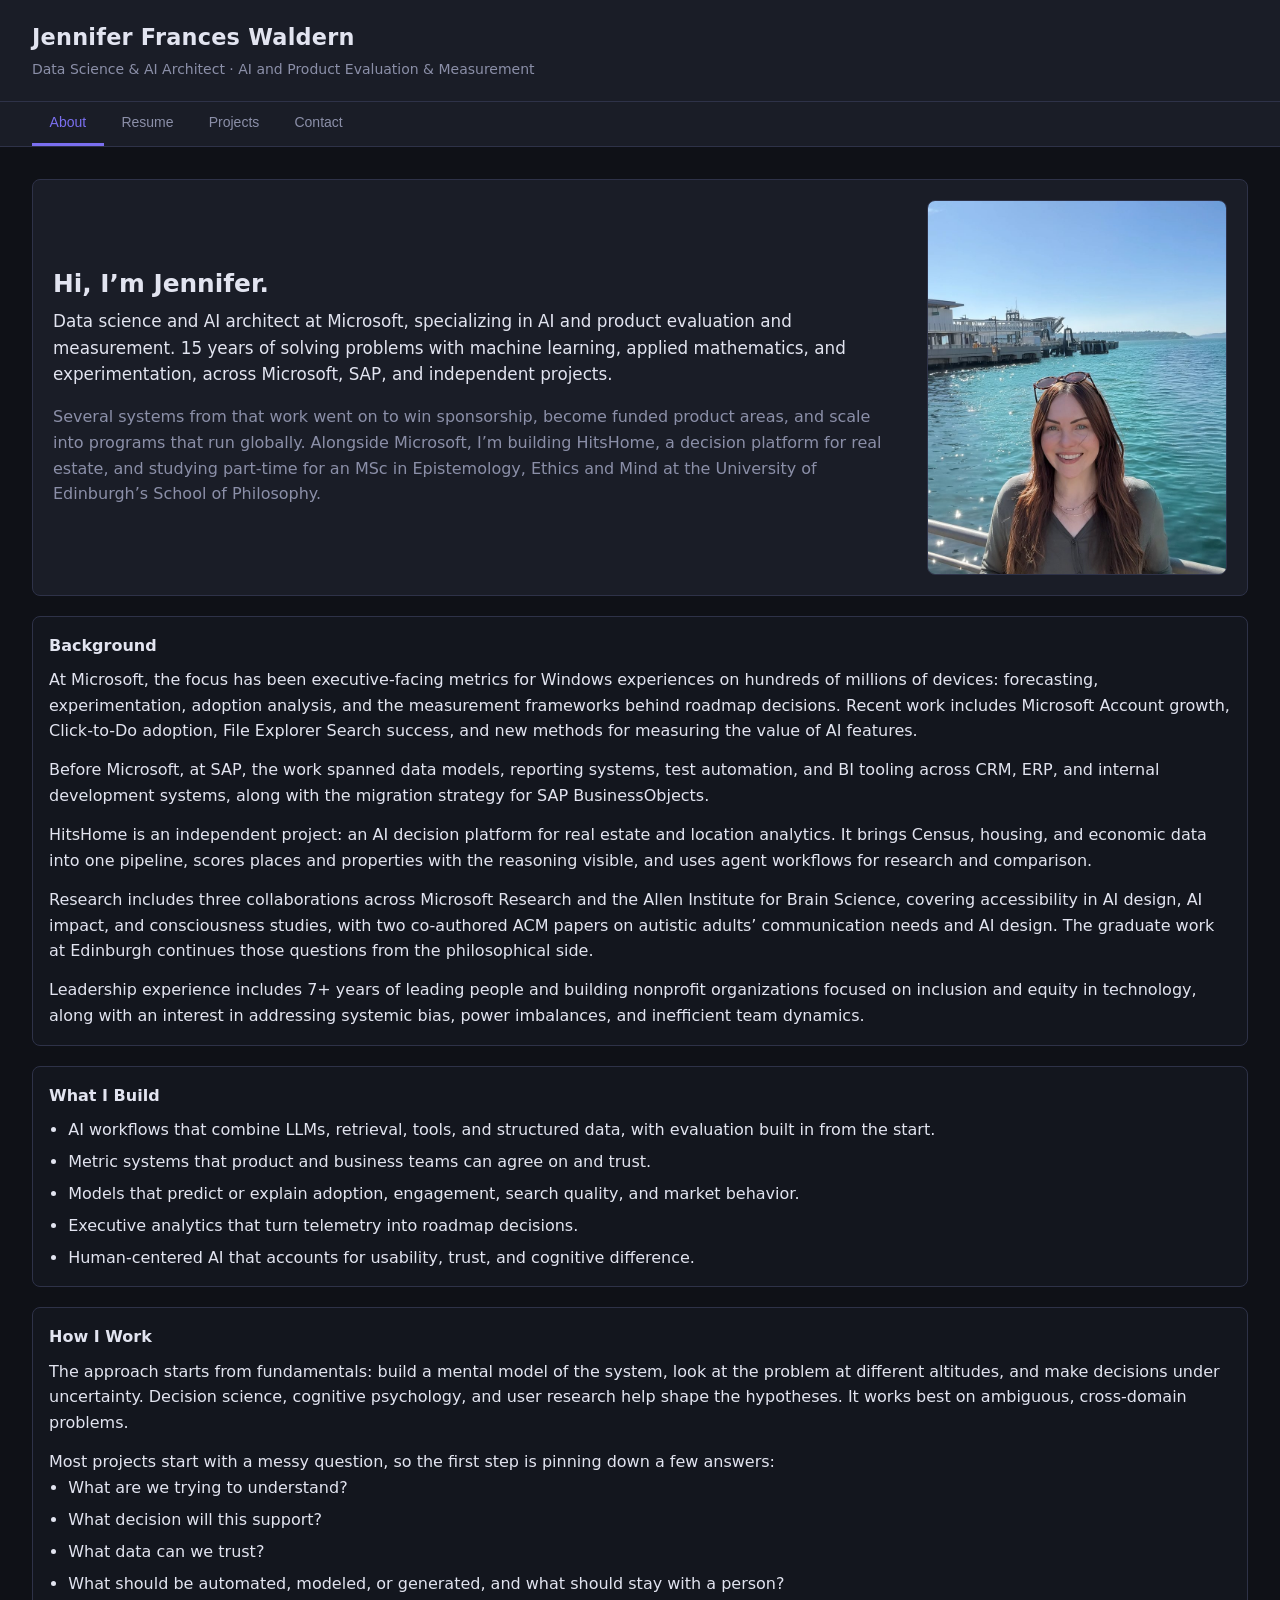
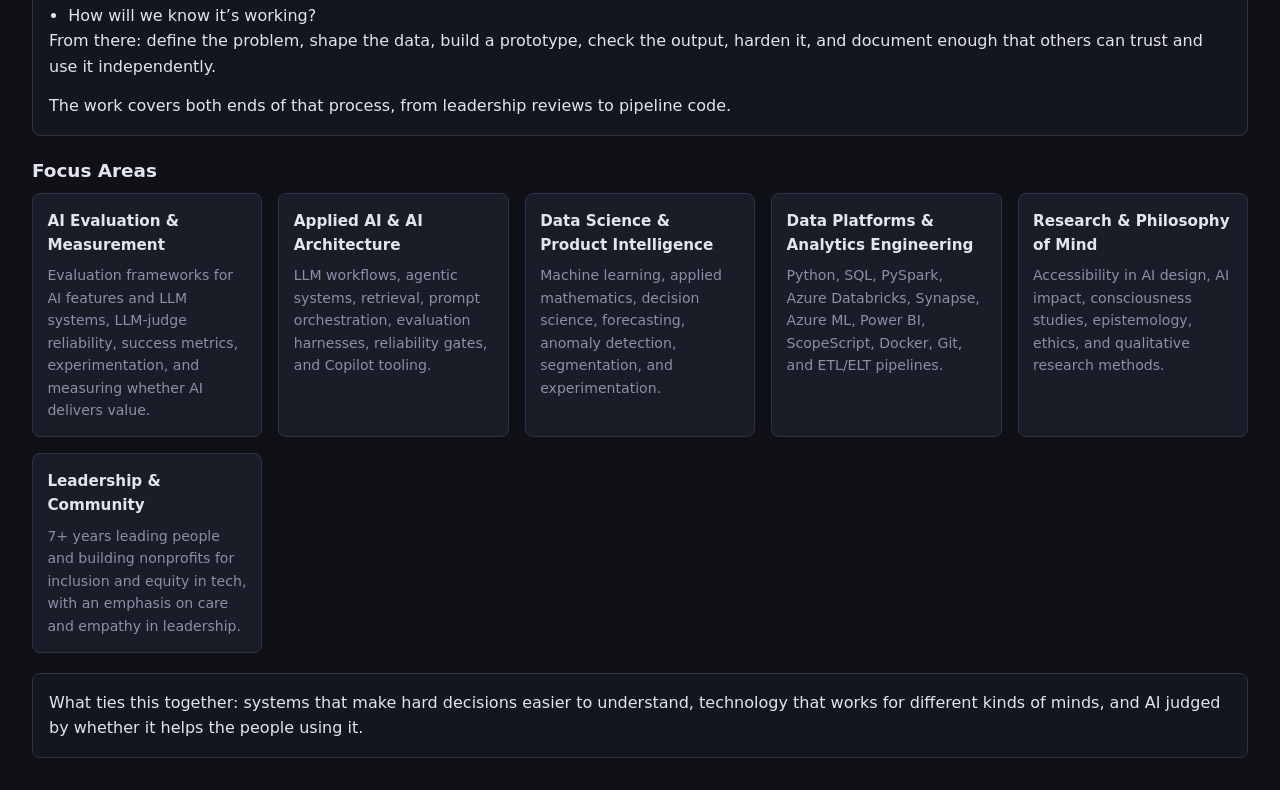
==== commit b82deff6: "Broaden headline specialty to AI and product evaluation and measurement Co-Authored-By: Claude Opus " ====
--- a/docs/index.html
+++ b/docs/index.html
@@ -3,7 +3,7 @@
 <head>
   <meta charset="UTF-8" />
   <meta name="viewport" content="width=device-width, initial-scale=1.0" />
-  <meta name="description" content="Jennifer Frances Waldern — data science and AI architect specializing in AI evaluation and measurement." />
+  <meta name="description" content="Jennifer Frances Waldern — data science and AI architect specializing in AI and product evaluation and measurement." />
   <title>Jennifer Frances Waldern | Data Science &amp; AI Architect</title>
 
   <style>
@@ -386,7 +386,7 @@
     <!-- ── Header ── -->
     <header>
       <h1>Jennifer Frances Waldern</h1>
-      <p>Data Science &amp; AI Architect · AI Evaluation and Measurement</p>
+      <p>Data Science &amp; AI Architect · AI and Product Evaluation &amp; Measurement</p>
     </header>
 
     <!-- ── Tab navigation ── -->
@@ -441,7 +441,7 @@
             <div>
               <h3 id="about-hero-heading">Hi, I’m Jennifer.</h3>
               <p class="lead">
-                Data science and AI architect at Microsoft, specializing in AI evaluation and measurement. 15 years of solving problems with machine learning, applied mathematics, and experimentation, across Microsoft, SAP, and independent projects.
+                Data science and AI architect at Microsoft, specializing in AI and product evaluation and measurement. 15 years of solving problems with machine learning, applied mathematics, and experimentation, across Microsoft, SAP, and independent projects.
               </p>
               <p>
                 Several systems from that work went on to win sponsorship, become funded product areas, and scale into programs that run globally. Alongside Microsoft, I’m building HitsHome, a decision platform for real estate, and studying part-time for an MSc in Epistemology, Ethics and Mind at the University of Edinburgh’s School of Philosophy.
@@ -802,7 +802,7 @@
       >
         <h2 class="section-heading">Contact</h2>
         <p class="section-sub">
-          Open to conversations about AI evaluation and measurement, AI architecture, data science leadership, research collaborations, and mission-driven work. Use the form, or reach out by email or LinkedIn.
+          Open to conversations about AI and product evaluation and measurement, AI architecture, data science leadership, research collaborations, and mission-driven work. Use the form, or reach out by email or LinkedIn.
         </p>
 
         <div class="contact-layout">
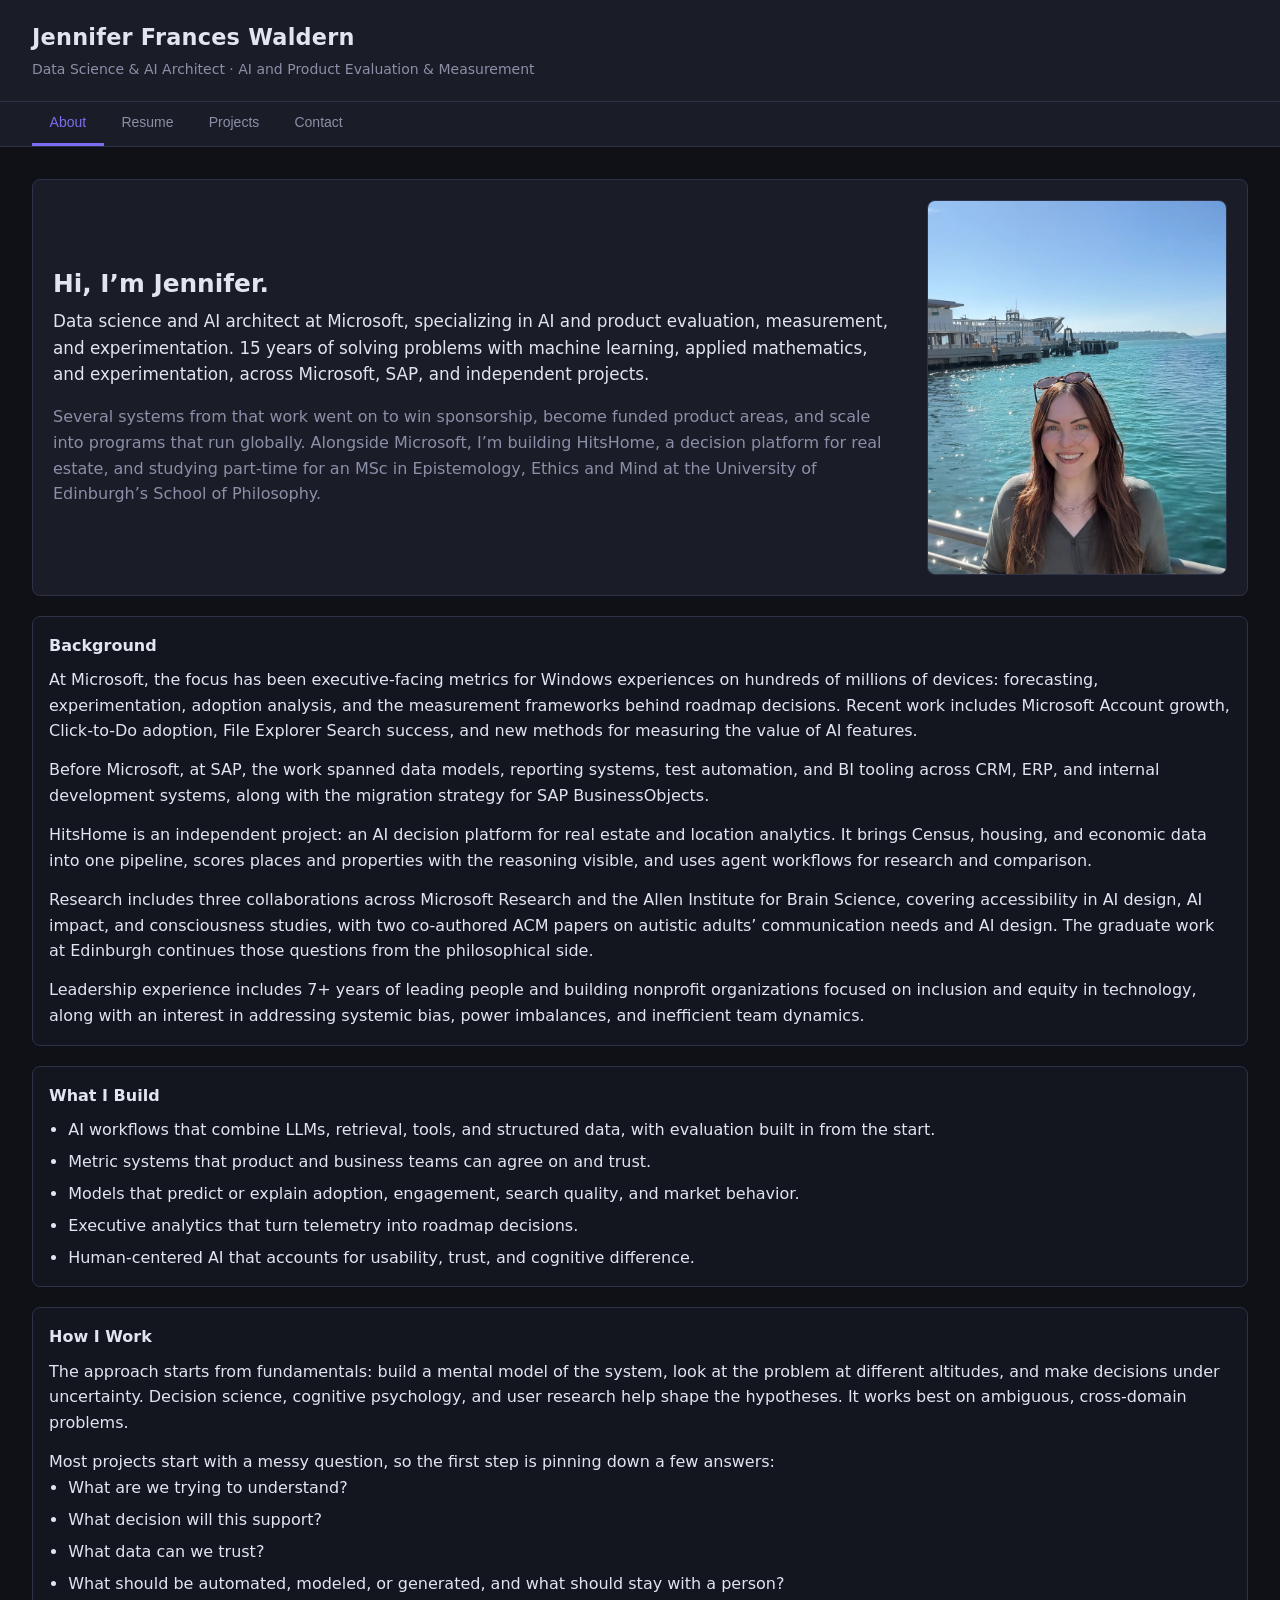
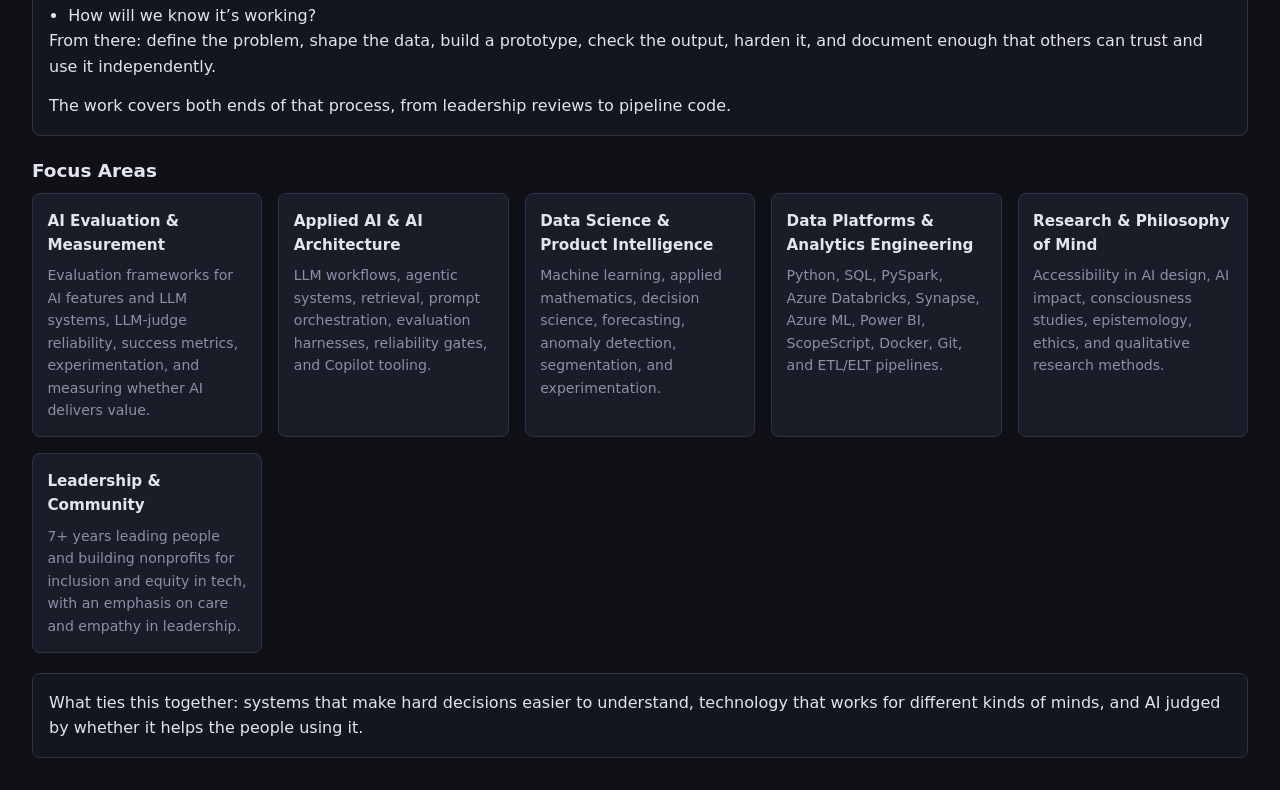
==== commit a52bfafd: "Tighten summary wording to cut repeated 'and' clauses Co-Authored-By: Claude Opus 5.5 <noreply@anthr" ====
--- a/docs/index.html
+++ b/docs/index.html
@@ -441,7 +441,7 @@
             <div>
               <h3 id="about-hero-heading">Hi, I’m Jennifer.</h3>
               <p class="lead">
-                Data science and AI architect at Microsoft, specializing in AI and product evaluation and measurement. 15 years of solving problems with machine learning, applied mathematics, and experimentation, across Microsoft, SAP, and independent projects.
+                Data science and AI architect at Microsoft, specializing in AI and product evaluation, measurement, and experimentation. 15 years of solving problems with machine learning, applied mathematics, and experimentation, across Microsoft, SAP, and independent projects.
               </p>
               <p>
                 Several systems from that work went on to win sponsorship, become funded product areas, and scale into programs that run globally. Alongside Microsoft, I’m building HitsHome, a decision platform for real estate, and studying part-time for an MSc in Epistemology, Ethics and Mind at the University of Edinburgh’s School of Philosophy.
@@ -802,7 +802,7 @@
       >
         <h2 class="section-heading">Contact</h2>
         <p class="section-sub">
-          Open to conversations about AI and product evaluation and measurement, AI architecture, data science leadership, research collaborations, and mission-driven work. Use the form, or reach out by email or LinkedIn.
+          Open to conversations about AI and product evaluation, AI architecture, data science leadership, research collaborations, and mission-driven work. Use the form, or reach out by email or LinkedIn.
         </p>
 
         <div class="contact-layout">
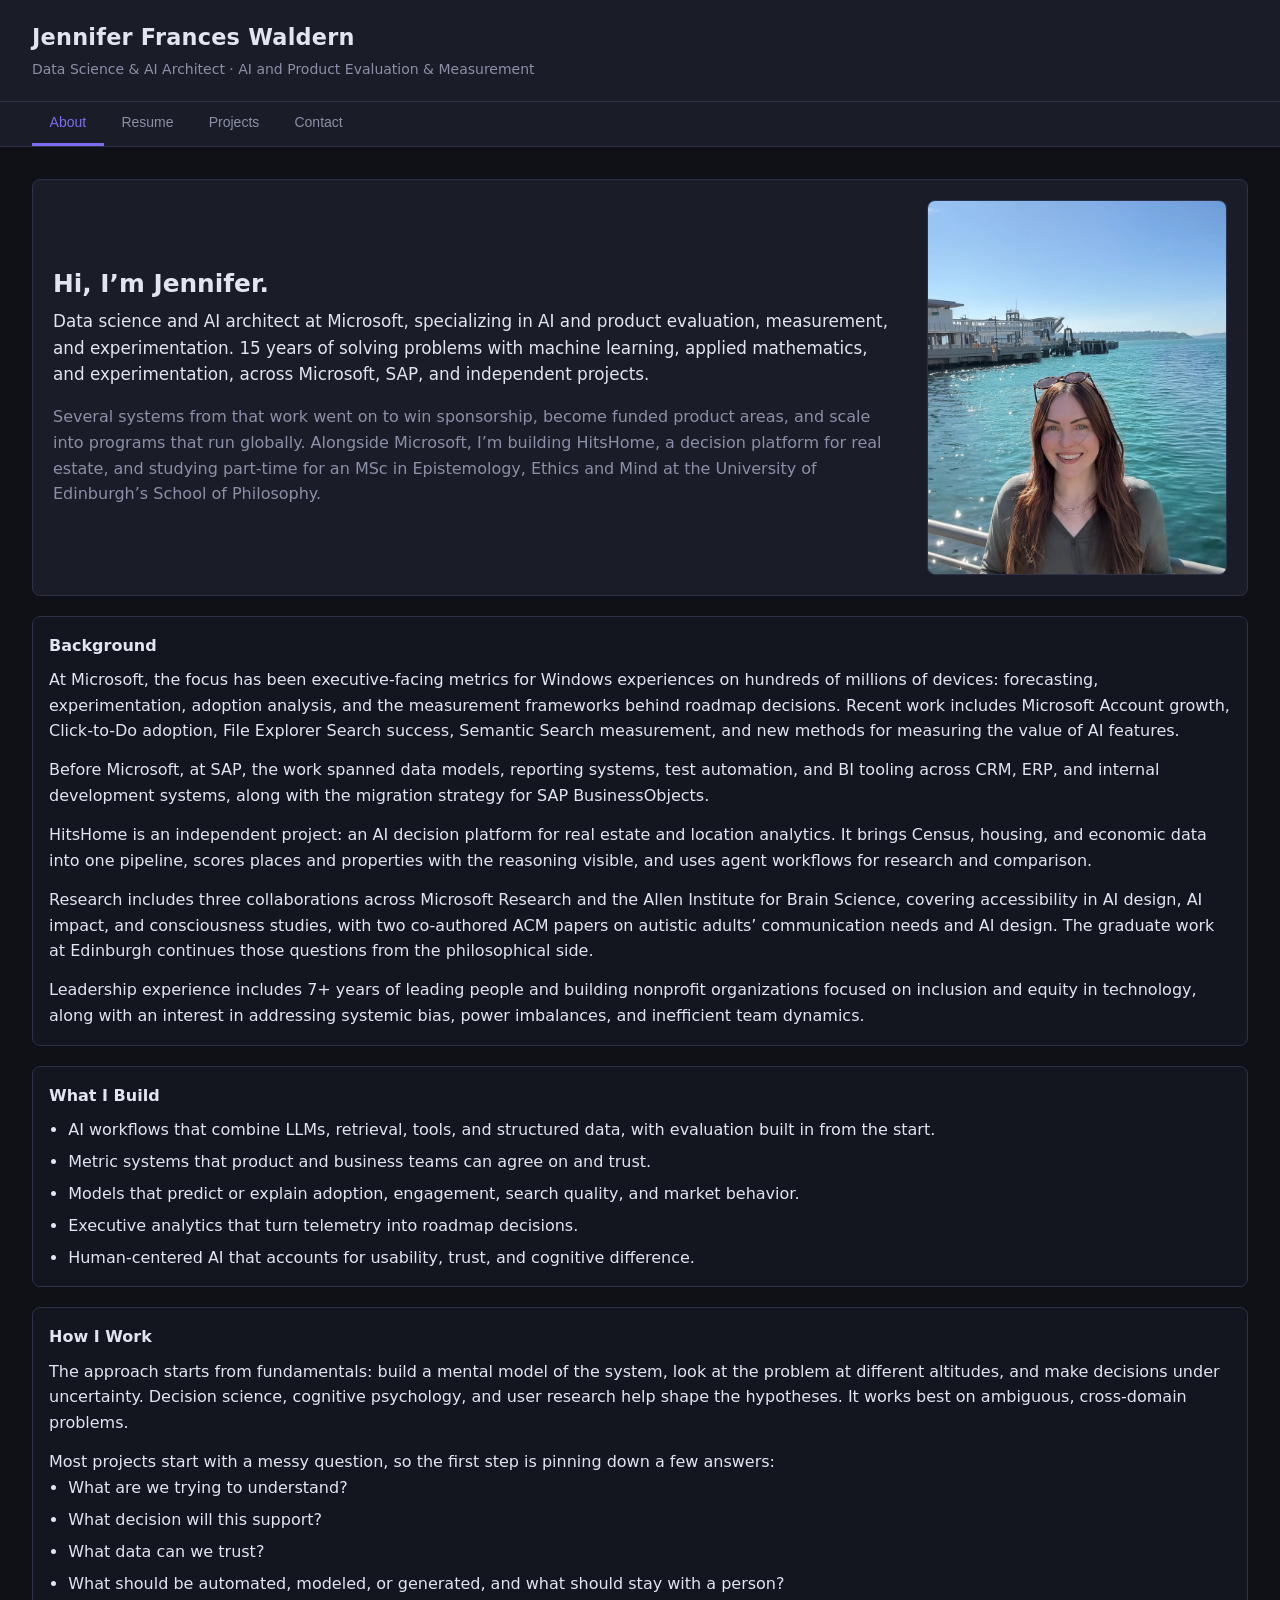
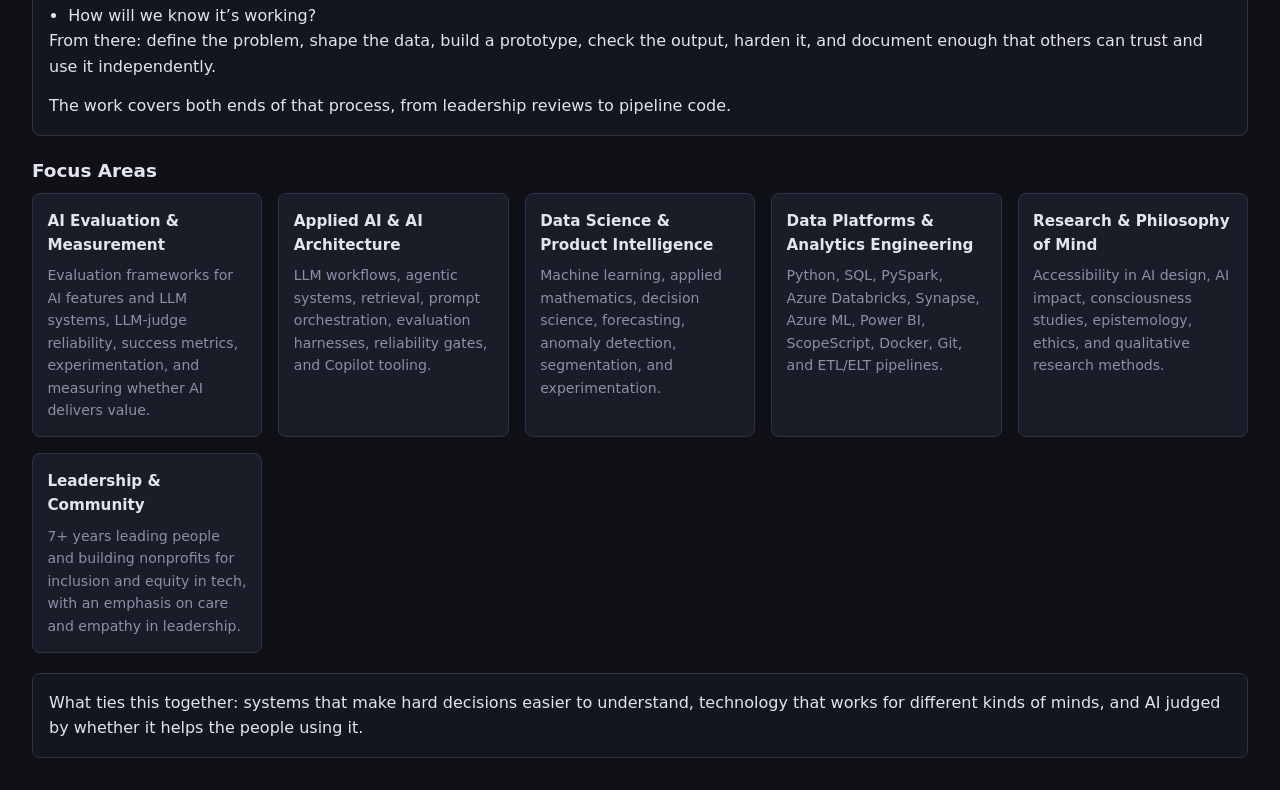
==== commit 9706a47a: "Add Semantic Search to recent Windows work Co-Authored-By: Claude Opus 5.5 <noreply@anthropic.com> C" ====
--- a/docs/index.html
+++ b/docs/index.html
@@ -459,7 +459,7 @@
           <section class="content-block" aria-labelledby="about-body-heading">
             <h3 id="about-body-heading">Background</h3>
             <p>
-              At Microsoft, the focus has been executive-facing metrics for Windows experiences on hundreds of millions of devices: forecasting, experimentation, adoption analysis, and the measurement frameworks behind roadmap decisions. Recent work includes Microsoft Account growth, Click-to-Do adoption, File Explorer Search success, and new methods for measuring the value of AI features.
+              At Microsoft, the focus has been executive-facing metrics for Windows experiences on hundreds of millions of devices: forecasting, experimentation, adoption analysis, and the measurement frameworks behind roadmap decisions. Recent work includes Microsoft Account growth, Click-to-Do adoption, File Explorer Search success, Semantic Search measurement, and new methods for measuring the value of AI features.
             </p>
             <p>
               Before Microsoft, at SAP, the work spanned data models, reporting systems, test automation, and BI tooling across CRM, ERP, and internal development systems, along with the migration strategy for SAP BusinessObjects.
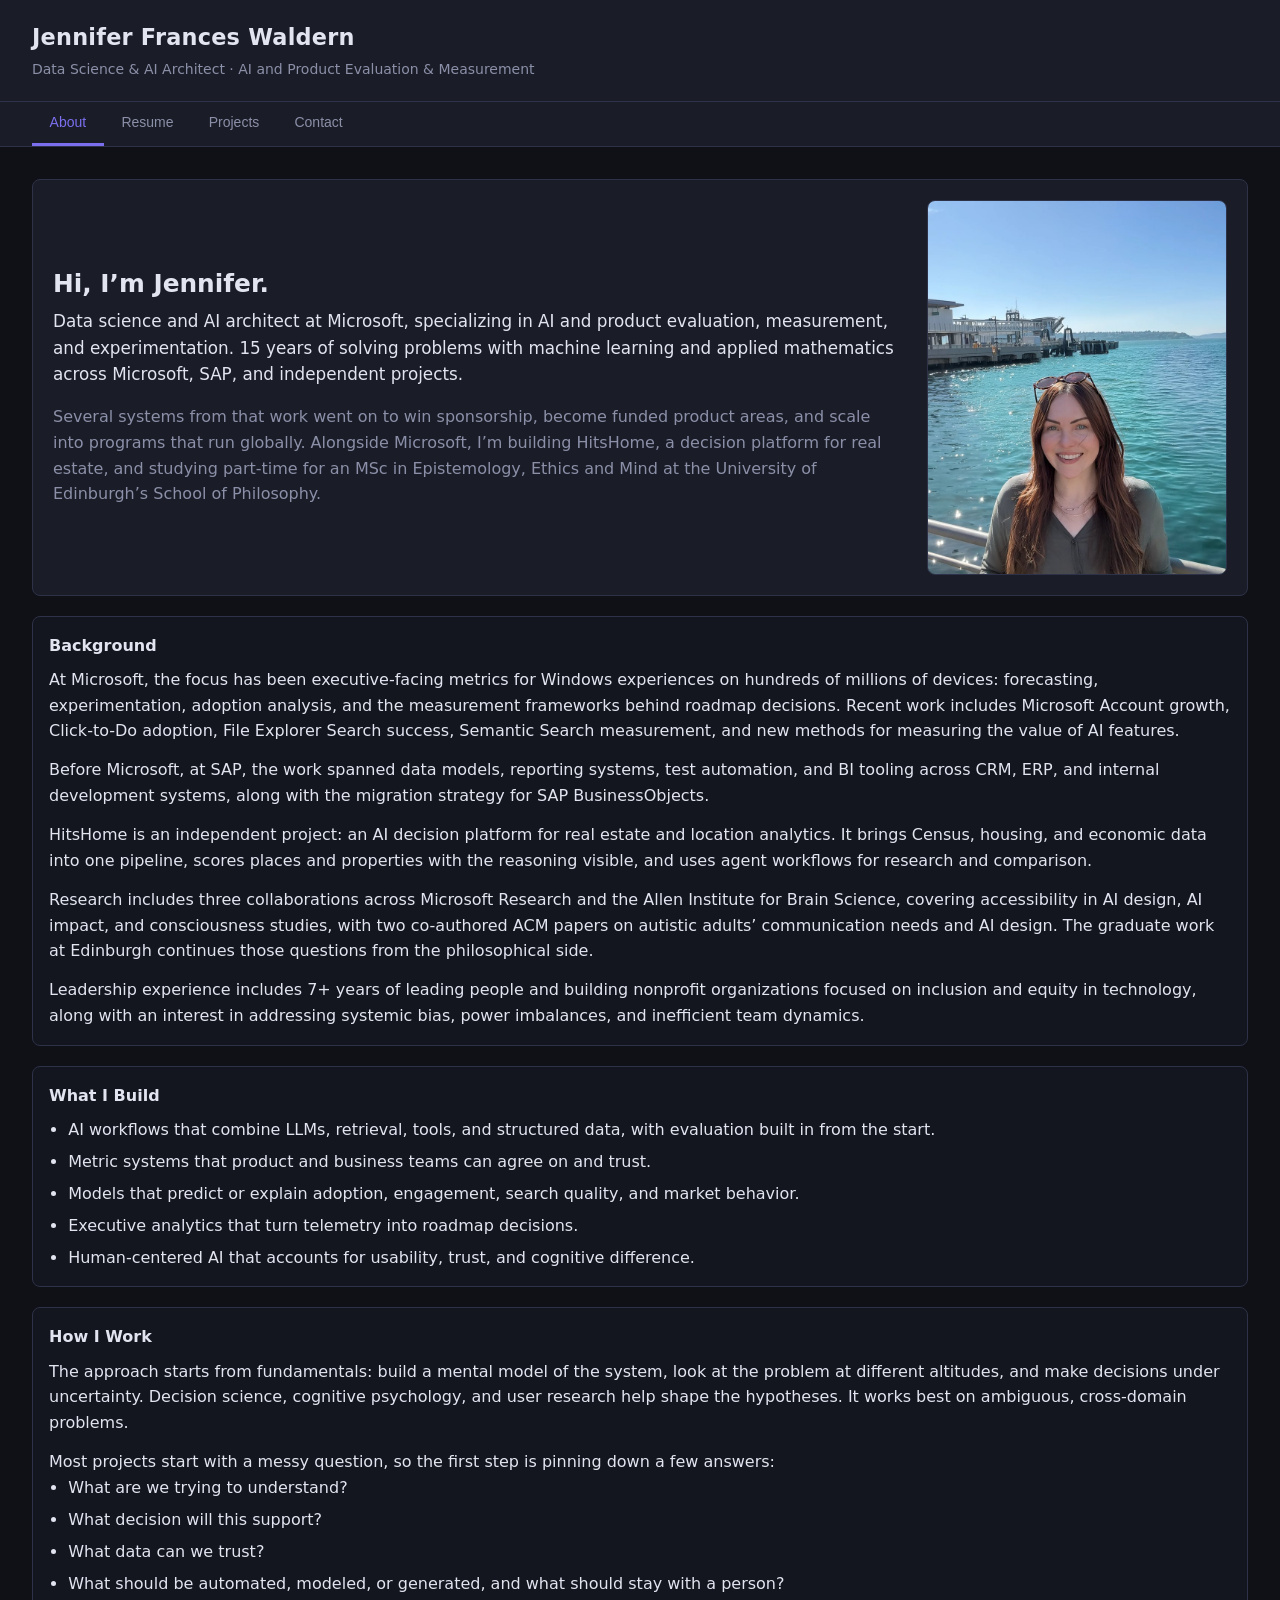
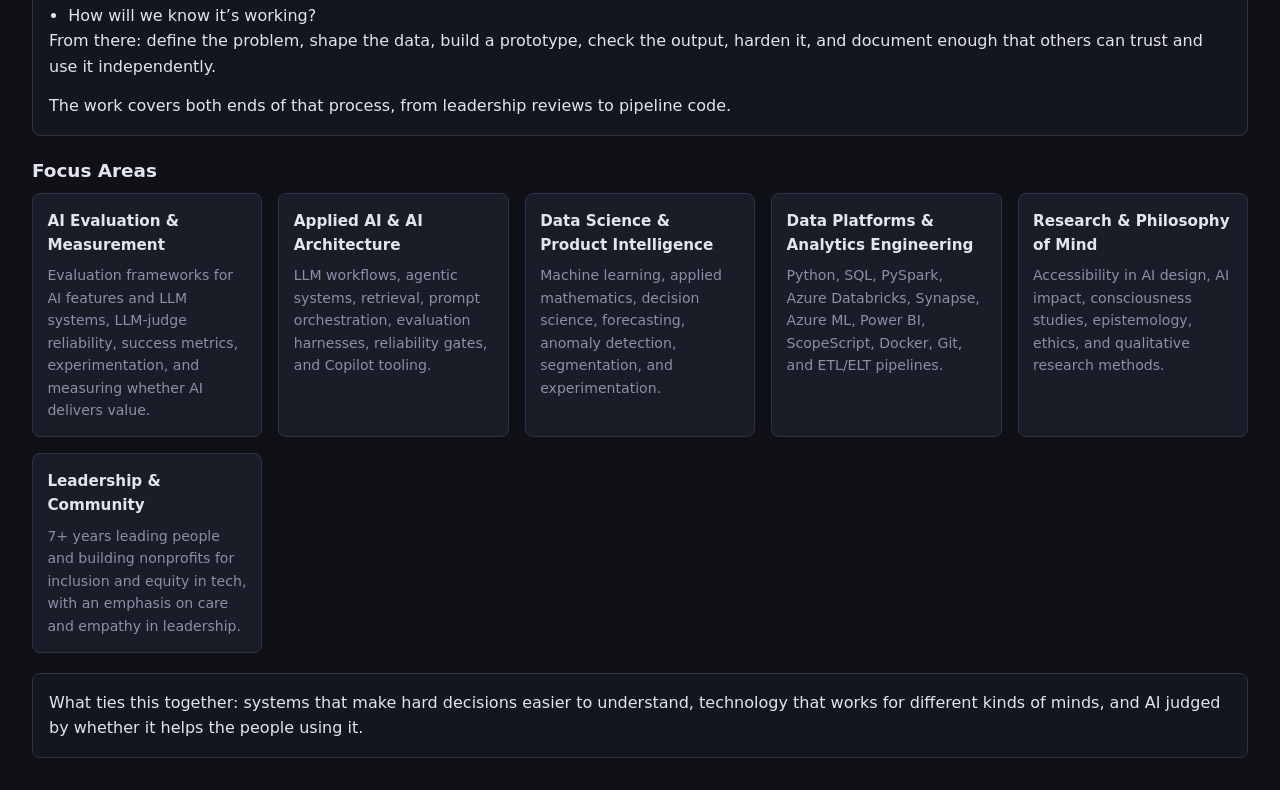
==== commit f9b1dda0: "Add search metadata, link previews, and sitemap - Person structured data (JSON-LD) linking LinkedIn " ====
--- a/docs/index.html
+++ b/docs/index.html
@@ -3,8 +3,46 @@
 <head>
   <meta charset="UTF-8" />
   <meta name="viewport" content="width=device-width, initial-scale=1.0" />
-  <meta name="description" content="Jennifer Frances Waldern — data science and AI architect specializing in AI and product evaluation and measurement." />
+  <meta name="description" content="Jennifer Frances Waldern (Jennifer Waldern) is a data science and AI architect at Microsoft specializing in AI and product evaluation, measurement, and experimentation." />
+  <meta name="author" content="Jennifer Frances Waldern" />
   <title>Jennifer Frances Waldern | Data Science &amp; AI Architect</title>
+  <link rel="canonical" href="https://jennyfranceswaldern.github.io/JenniferFrancesWaldern/" />
+
+  <!-- Link previews (LinkedIn, Slack, iMessage, etc.) -->
+  <meta property="og:type" content="profile" />
+  <meta property="og:title" content="Jennifer Frances Waldern | Data Science &amp; AI Architect" />
+  <meta property="og:description" content="AI and product evaluation, measurement, and experimentation. 15 years across Microsoft and SAP." />
+  <meta property="og:url" content="https://jennyfranceswaldern.github.io/JenniferFrancesWaldern/" />
+  <meta property="og:image" content="https://jennyfranceswaldern.github.io/JenniferFrancesWaldern/assets/img/jennifer-waldern-share.jpg" />
+  <meta property="og:image:width" content="1200" />
+  <meta property="og:image:height" content="630" />
+  <meta property="og:image:alt" content="Jennifer Waldern on the Seattle waterfront" />
+  <meta property="profile:first_name" content="Jennifer" />
+  <meta property="profile:last_name" content="Waldern" />
+  <meta name="twitter:card" content="summary_large_image" />
+
+  <!-- Tells search engines who this page is about -->
+  <script type="application/ld+json">
+  {
+    "@context": "https://schema.org",
+    "@type": "Person",
+    "name": "Jennifer Frances Waldern",
+    "alternateName": ["Jennifer Waldern", "Jennifer F. Waldern", "Jenny Waldern"],
+    "url": "https://jennyfranceswaldern.github.io/JenniferFrancesWaldern/",
+    "image": "https://jennyfranceswaldern.github.io/JenniferFrancesWaldern/assets/img/jennifer-waldern.jpg",
+    "jobTitle": "Data Science & AI Architect",
+    "description": "Data science and AI architect specializing in AI and product evaluation, measurement, and experimentation.",
+    "worksFor": { "@type": "Organization", "name": "Microsoft" },
+    "affiliation": { "@type": "CollegeOrUniversity", "name": "University of Edinburgh" },
+    "alumniOf": { "@type": "CollegeOrUniversity", "name": "University of British Columbia" },
+    "address": { "@type": "PostalAddress", "addressLocality": "Seattle", "addressRegion": "WA", "addressCountry": "US" },
+    "knowsAbout": ["AI evaluation", "LLM evaluation", "Product measurement", "Experimentation", "Data science", "AI architecture", "Human-centered AI", "Epistemology"],
+    "sameAs": [
+      "https://www.linkedin.com/in/jenniferwaldern/",
+      "https://github.com/JennyFrancesWaldern"
+    ]
+  }
+  </script>
 
   <style>
     /* ── Reset & tokens ───────────────────────────────────────────── */
@@ -39,7 +77,7 @@
     /* ── Layout ──────────────────────────────────────────────────── */
     .layout {
       display: grid;
-      grid-template-rows: auto 1fr;
+      grid-template-rows: auto auto 1fr;
       min-height: 100vh;
     }
 
@@ -356,22 +394,19 @@
       display: block;
     }
 
-    /* Fallback shown when iframe cannot render PDF */
-    .pdf-fallback {
-      display: none; /* shown by JS if iframe errors */
-      padding: 2rem;
-      text-align: center;
-      color: var(--color-muted);
-      font-size: 0.9rem;
-    }
-    .pdf-fallback a { font-weight: 600; }
+    /* Link card shown instead of the viewer on phones and touch devices */
+    .pdf-mobile { display: none; }
+    .pdf-mobile p { color: var(--color-muted); margin-bottom: 0.75rem; }
+    @media (max-width: 760px), (pointer: coarse) {
+      .pdf-wrapper { display: none; }
+      .pdf-mobile { display: block; }
+    }
 
     /* Mobile: reduce wrapper height */
     @media (max-width: 640px) {
       header { padding: 1rem; }
       main   { padding: 1rem; }
       nav[role="tablist"] { padding: 0 1rem; }
-      .pdf-wrapper { height: clamp(400px, 75vw, 700px); }
     }
 
     @media (max-width: 760px) {
@@ -441,7 +476,7 @@
             <div>
               <h3 id="about-hero-heading">Hi, I’m Jennifer.</h3>
               <p class="lead">
-                Data science and AI architect at Microsoft, specializing in AI and product evaluation, measurement, and experimentation. 15 years of solving problems with machine learning, applied mathematics, and experimentation, across Microsoft, SAP, and independent projects.
+                Data science and AI architect at Microsoft, specializing in AI and product evaluation, measurement, and experimentation. 15 years of solving problems with machine learning and applied mathematics across Microsoft, SAP, and independent projects.
               </p>
               <p>
                 Several systems from that work went on to win sponsorship, become funded product areas, and scale into programs that run globally. Alongside Microsoft, I’m building HitsHome, a decision platform for real estate, and studying part-time for an MSc in Epistemology, Ethics and Mind at the University of Edinburgh’s School of Philosophy.
@@ -576,6 +611,12 @@
           </a>
         </div>
 
+        <!-- Phones can't reliably display an embedded PDF, so they get a link instead -->
+        <div class="pdf-mobile content-block">
+          <p>The embedded viewer works best on a larger screen.</p>
+          <a class="btn" href="assets/resume/Jennifer_Waldern_Resume.pdf" target="_blank" rel="noopener noreferrer">Open the PDF ↗</a>
+        </div>
+
         <!-- Embedded PDF viewer -->
         <div class="pdf-wrapper">
           <iframe
@@ -584,20 +625,6 @@
             title="Jennifer Frances Waldern — Resume (PDF)"
             aria-label="Embedded PDF resume viewer"
           ></iframe>
-
-          <!-- Fallback — displayed by JS when iframe load fails -->
-          <div class="pdf-fallback" id="resume-fallback" role="alert" aria-live="polite">
-            <p>
-              Your browser could not display the embedded PDF.
-              <a
-                id="resume-open-pdf"
-                href="assets/resume/Jennifer_Waldern_Resume.pdf"
-                target="_blank"
-                rel="noopener noreferrer"
-              >Open the PDF directly ↗</a>
-              or use one of the download links above.
-            </p>
-          </div>
         </div>
       </section>
 
@@ -971,103 +998,6 @@
           });
         });
       }
-
-      // ── PDF iframe fallback ──────────────────────────────────────
-      var iframe   = document.getElementById("resume-iframe");
-      var fallback = document.getElementById("resume-fallback");
-      var downloadPdfLink = document.getElementById("resume-download-pdf");
-      var downloadDocxLink = document.getElementById("resume-download-docx");
-      var openPdfLink = document.getElementById("resume-open-pdf");
-      var usingAltPaths = false;
-      var resumeBaseName = "Jennifer_Waldern_Resume";
-      var resumeDir = "assets/resume";
-      var altResumeDir = "docs/assets/resume";
-      var githubPages404Markers = {
-        title: "404",
-        provider: "github pages"
-      };
-
-      var resumePaths = {
-        pdf: {
-          primary: resumeDir + "/" + resumeBaseName + ".pdf",
-          alt:     altResumeDir + "/" + resumeBaseName + ".pdf"
-        },
-        docx: {
-          primary: resumeDir + "/" + resumeBaseName + ".docx",
-          alt:     altResumeDir + "/" + resumeBaseName + ".docx"
-        }
-      };
-
-      function applyResumePaths(pdfPath, docxPath) {
-        if (iframe) { iframe.setAttribute("src", pdfPath); }
-        if (downloadPdfLink) { downloadPdfLink.setAttribute("href", pdfPath); }
-        if (openPdfLink) { openPdfLink.setAttribute("href", pdfPath); }
-        if (downloadDocxLink) { downloadDocxLink.setAttribute("href", docxPath); }
-      }
-
-      function switchToAltPaths() {
-        if (usingAltPaths) { return; }
-        usingAltPaths = true;
-        applyResumePaths(resumePaths.pdf.alt, resumePaths.docx.alt);
-      }
-
-      function showFallback() {
-        if (iframe)   { iframe.style.display   = "none"; }
-        if (fallback) { fallback.style.display  = "block"; }
-      }
-
-      if (iframe) {
-        iframe.addEventListener("error", function () {
-          if (!usingAltPaths) {
-            switchToAltPaths();
-          } else {
-            showFallback();
-          }
-        });
-
-        // Heuristic: if the iframe stays 0-height after load the browser
-        // may have blocked inline PDF rendering (e.g., some mobile WebKit).
-        iframe.addEventListener("load", function () {
-          setTimeout(function () {
-            try {
-              // contentDocument can be unavailable for cross-origin PDFs.
-              // Detect obvious GitHub Pages 404 loads, then use clientHeight as fallback signal.
-              var frameDoc = iframe.contentDocument;
-              var titleText = frameDoc && frameDoc.title ? frameDoc.title.toLowerCase() : "";
-              var looksLikeGithubPages404 =
-                (titleText.indexOf(githubPages404Markers.title) !== -1 &&
-                 titleText.indexOf(githubPages404Markers.provider) !== -1);
-
-              if (looksLikeGithubPages404) {
-                if (!usingAltPaths) {
-                  switchToAltPaths();
-                } else {
-                  showFallback();
-                }
-                return;
-              }
-
-              if (iframe.clientHeight === 0) {
-                if (!usingAltPaths) {
-                  switchToAltPaths();
-                } else {
-                  showFallback();
-                }
-              }
-            } catch (e) {
-              if (e && e.name === "SecurityError") {
-                /* cross-origin security error — PDF is likely loading fine */
-                return;
-              }
-              if (!usingAltPaths) {
-                switchToAltPaths();
-              } else {
-                showFallback();
-              }
-            }
-          }, 800);
-        });
-      }
     }());
   </script>
 </body>
